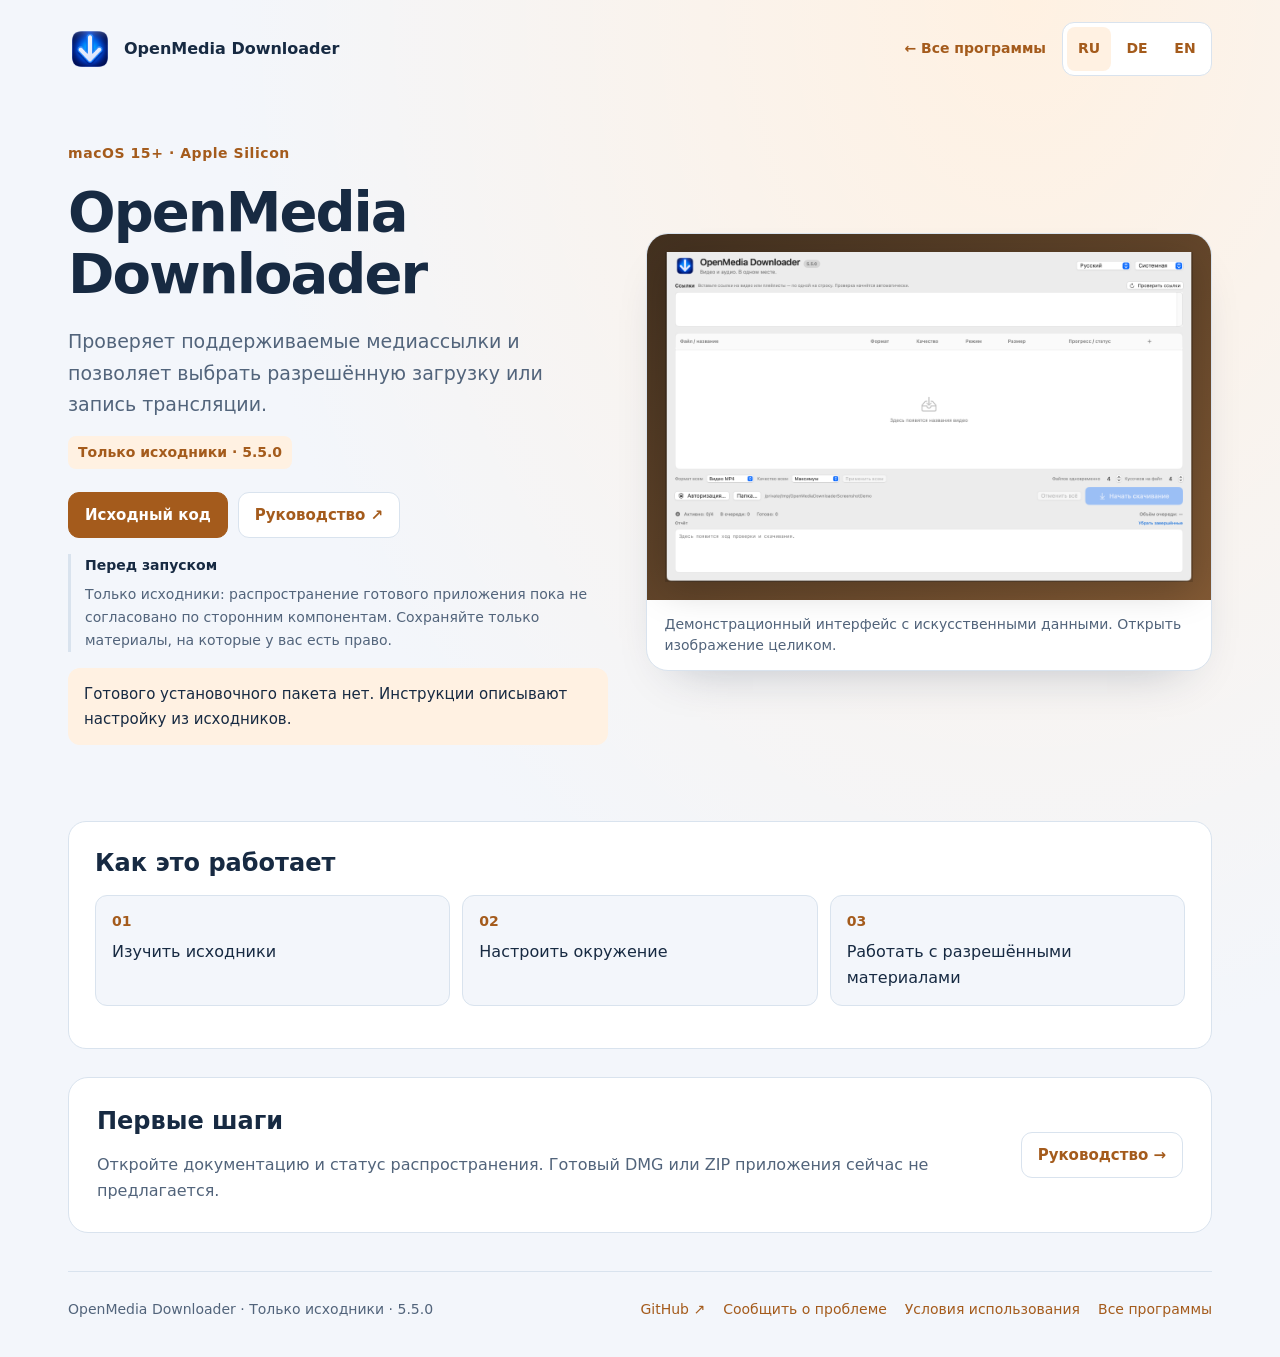
==== index.html @ 6e37dff9 "Polish localized website navigation, screenshots and mobile layouts" ====
<!doctype html>
<html lang="ru"><head><meta charset="utf-8"><meta name="viewport" content="width=device-width,initial-scale=1"><meta name="description" content="Проверяет поддерживаемые медиассылки и позволяет выбрать разрешённую загрузку или запись трансляции."><title>OpenMedia Downloader — Руководство · Только исходники · 5.5.0</title><link rel="icon" href="presentation-icon.png"><link rel="stylesheet" href="presentation.css?v=20261022"></head>
<body style="--accent:#a45b1c;--tint:#fff1e2;--hero:#42301f;--hero-end:#815934"><div class="shell"><header class="top"><a class="brand" href="index-ru.html"><img src="presentation-icon.png" width="44" height="44" alt="">OpenMedia Downloader</a><div class="navigation"><a class="catalog-link" href="https://popovantondev.github.io/popovantondev/index-ru.html">← Все программы</a><nav class="languages" aria-label="Language"><a href="index-ru.html" lang="ru" hreflang="ru" aria-current="page">RU</a><a href="index-de.html" lang="de" hreflang="de">DE</a><a href="index-en.html" lang="en" hreflang="en">EN</a></nav></div></header>
<main id="content"><section class="product-hero"><div class="copy"><p class="eyebrow">macOS 15+ · Apple Silicon</p><h1>OpenMedia Downloader</h1><p class="lead">Проверяет поддерживаемые медиассылки и позволяет выбрать разрешённую загрузку или запись трансляции.</p><span class="status source">Только исходники · 5.5.0</span><div class="actions"><a class="button primary" href="https://github.com/popovantondev/openmedia-downloader">Исходный код</a><a class="button" href="Guide-ru.html">Руководство ↗</a></div><p class="requirements"><strong>Перед запуском</strong>Только исходники: распространение готового приложения пока не согласовано по сторонним компонентам. Сохраняйте только материалы, на которые у вас есть право.</p><p class="notice">Готового установочного пакета нет. Инструкции описывают настройку из исходников. </p></div><figure class="preview"><a href="assets/screenshots/ru/main-window.png"><img src="assets/screenshots/ru/main-window.png" alt="OpenMedia Downloader — Демонстрационный интерфейс с искусственными данными. Открыть изображение целиком." decoding="async"></a><figcaption>Демонстрационный интерфейс с искусственными данными. Открыть изображение целиком.</figcaption></figure></section>
<section class="process" aria-labelledby="process-title"><h2 id="process-title">Как это работает</h2><ol class="flow"><li>Изучить исходники</li><li>Настроить окружение</li><li>Работать с разрешёнными материалами</li></ol></section><section class="start"><div><h2>Первые шаги</h2><p>Откройте документацию и статус распространения. Готовый DMG или ZIP приложения сейчас не предлагается.</p></div><div class="actions"><a class="button" href="Guide-ru.html">Руководство →</a></div></section></main>
<footer><span>OpenMedia Downloader · Только исходники · 5.5.0</span><nav><a href="https://github.com/popovantondev/openmedia-downloader">GitHub ↗</a><a href="https://github.com/popovantondev/openmedia-downloader/issues/new/choose">Сообщить о проблеме</a><a href="https://github.com/popovantondev/openmedia-downloader#readme">Условия использования</a><a href="https://popovantondev.github.io/popovantondev/index-ru.html">Все программы</a></nav></footer></div></body></html>
---- presentation.css ----
:root{color-scheme:light;--bg:#f3f6fb;--panel:#fff;--ink:#172a42;--muted:#52647b;--line:#d9e3ee;--accent:#225fba;--tint:#eaf2ff;--hero:#112d50;--hero-end:#23578d}
*{box-sizing:border-box}html{scroll-behavior:smooth;scroll-padding-top:24px}body{margin:0;background:radial-gradient(ellipse at 80% 0,var(--tint),transparent 55%),var(--bg);color:var(--ink);font:16px/1.65 system-ui,-apple-system,"Segoe UI",sans-serif}a{color:var(--accent);text-underline-offset:4px}a:focus-visible,summary:focus-visible{outline:3px solid var(--accent);outline-offset:4px}img{max-width:100%;height:auto}h1,h2,p{overflow-wrap:anywhere}h1{font-size:clamp(32px,4.5vw,56px);line-height:1.1;letter-spacing:-.035em;margin:12px 0 22px}h2{font-size:24px;line-height:1.3;margin:0 0 14px}p{margin:0 0 16px}.shell{max-width:1200px;margin:auto;padding:0 28px}.top{display:flex;justify-content:space-between;align-items:center;gap:20px;flex-wrap:wrap;padding:22px 0}.brand{display:flex;align-items:center;gap:12px;text-decoration:none;color:var(--ink);font-weight:750}.brand img{width:44px;height:44px;object-fit:contain}.navigation{display:flex;gap:16px;align-items:center;flex-wrap:wrap}.catalog-link{font-size:14px;font-weight:650;text-decoration:none}.languages{display:flex;gap:4px;border:1px solid var(--line);border-radius:12px;padding:4px;background:var(--panel)}.languages a{display:inline-flex;min-width:44px;min-height:44px;align-items:center;justify-content:center;border-radius:8px;text-decoration:none;font-size:14px;font-weight:700}.languages a[aria-current]{background:var(--tint)}.product-hero{display:grid;grid-template-columns:minmax(0,1fr) minmax(0,1.05fr);gap:38px;align-items:center;margin:20px 0 36px}.copy{min-width:0;padding:24px 0}.eyebrow{color:var(--accent);font-size:14px;font-weight:700;letter-spacing:.04em}.lead{font-size:19px;color:var(--muted)}.status{display:inline-block;border-radius:8px;padding:5px 10px;background:var(--tint);font-size:14px;font-weight:700;color:var(--accent)}.actions{display:flex;align-items:center;flex-wrap:wrap;gap:10px;margin:23px 0 16px}.button{display:inline-flex;align-items:center;justify-content:center;min-height:46px;padding:10px 16px;border:1px solid var(--line);border-radius:11px;background:var(--panel);color:var(--accent);font-size:15px;line-height:1.4;font-weight:700;text-decoration:none;max-width:100%;overflow-wrap:anywhere}.button.primary{background:var(--accent);color:#fff;border-color:var(--accent)}.button:hover{filter:brightness(.96)}.requirements{font-size:14px;color:var(--muted);padding-left:14px;border-left:3px solid var(--line)}.requirements strong{display:block;color:var(--ink);margin-bottom:5px}.preview{margin:0;min-width:0;border:1px solid var(--line);border-radius:22px;overflow:hidden;background:var(--panel);box-shadow:0 22px 50px -30px #162b4855}.preview>a{display:grid;place-items:center;padding:18px;background:linear-gradient(145deg,var(--hero),var(--hero-end));min-height:260px}.preview img{display:block;width:auto;max-width:100%;max-height:520px;object-fit:contain;filter:drop-shadow(0 8px 18px #0003)}figcaption{font-size:14px;color:var(--muted);padding:14px 18px;line-height:1.5}.process{border:1px solid var(--line);border-radius:18px;background:var(--panel);padding:26px;margin:26px 0}.flow{list-style:none;display:grid;grid-template-columns:repeat(3,minmax(0,1fr));padding:0;gap:12px;counter-reset:step}.flow li{padding:14px 16px;border:1px solid var(--line);border-radius:12px;background:var(--bg);overflow-wrap:anywhere}.flow li:before{counter-increment:step;content:counter(step,decimal-leading-zero);display:block;font-size:14px;color:var(--accent);font-weight:700;margin-bottom:5px}.start{display:grid;grid-template-columns:minmax(0,1fr) auto;gap:24px;align-items:center;padding:28px;border-radius:20px;background:var(--panel);border:1px solid var(--line);margin:28px 0 38px}.start p{color:var(--muted);margin:0}.start .actions{margin:0}.notice{padding:14px 16px;background:var(--tint);border-radius:12px;font-size:15px;color:var(--ink)}footer{display:flex;gap:16px;flex-wrap:wrap;justify-content:space-between;border-top:1px solid var(--line);padding:26px 0 36px;font-size:14px;color:var(--muted)}footer nav{display:flex;gap:18px;flex-wrap:wrap}footer a{text-decoration:none}main:focus{outline:none}
@media(max-width:900px){.product-hero{gap:24px}.lead{font-size:17px}.shell{padding:0 22px}}
@media(max-width:760px){.product-hero{grid-template-columns:1fr;margin-top:0;gap:14px}.copy{padding:12px 0}.preview>a{min-height:0}.preview img{max-height:450px}.flow{grid-template-columns:1fr}.start{grid-template-columns:1fr;padding:22px}.process{padding:22px}.top{gap:14px}.navigation{width:100%;justify-content:space-between}.shell{padding:0 18px}}
@media(prefers-reduced-motion:reduce){html{scroll-behavior:auto}*,*:before,*:after{animation:none!important;transition:none!important}}
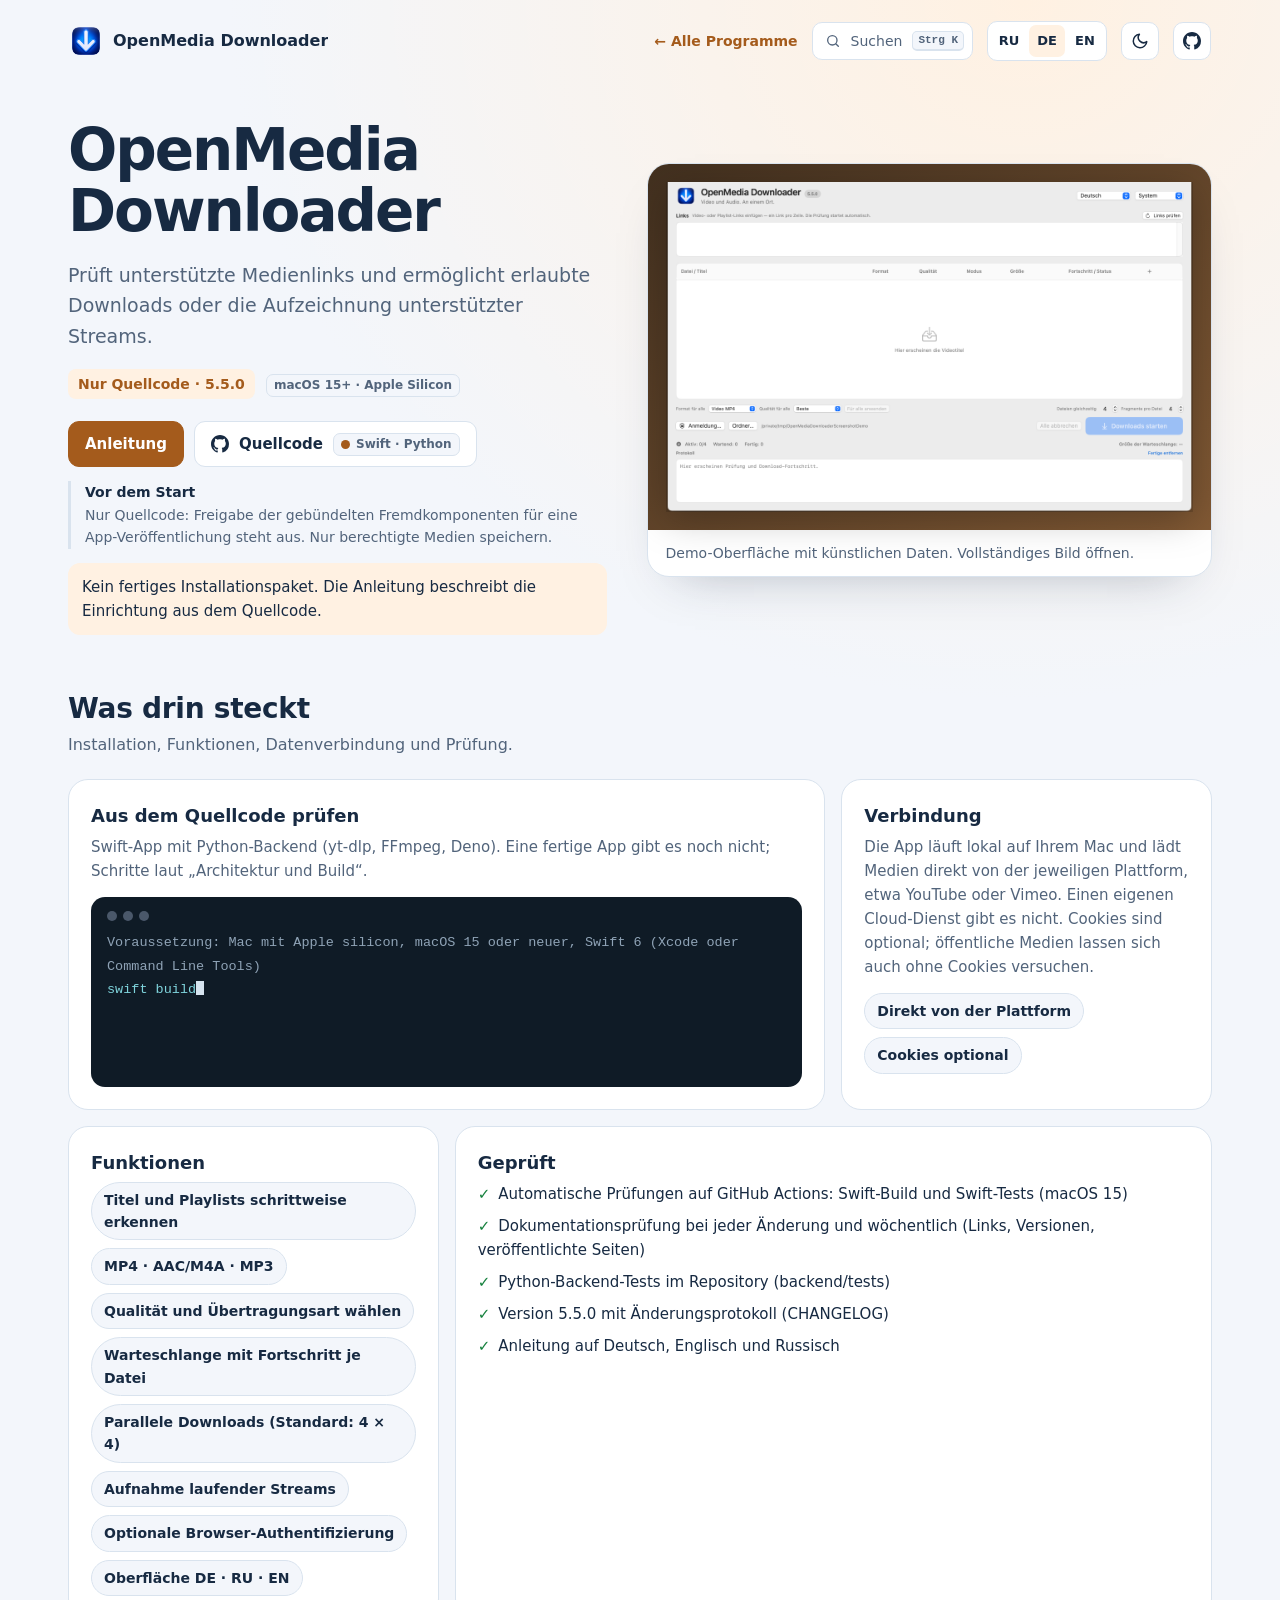
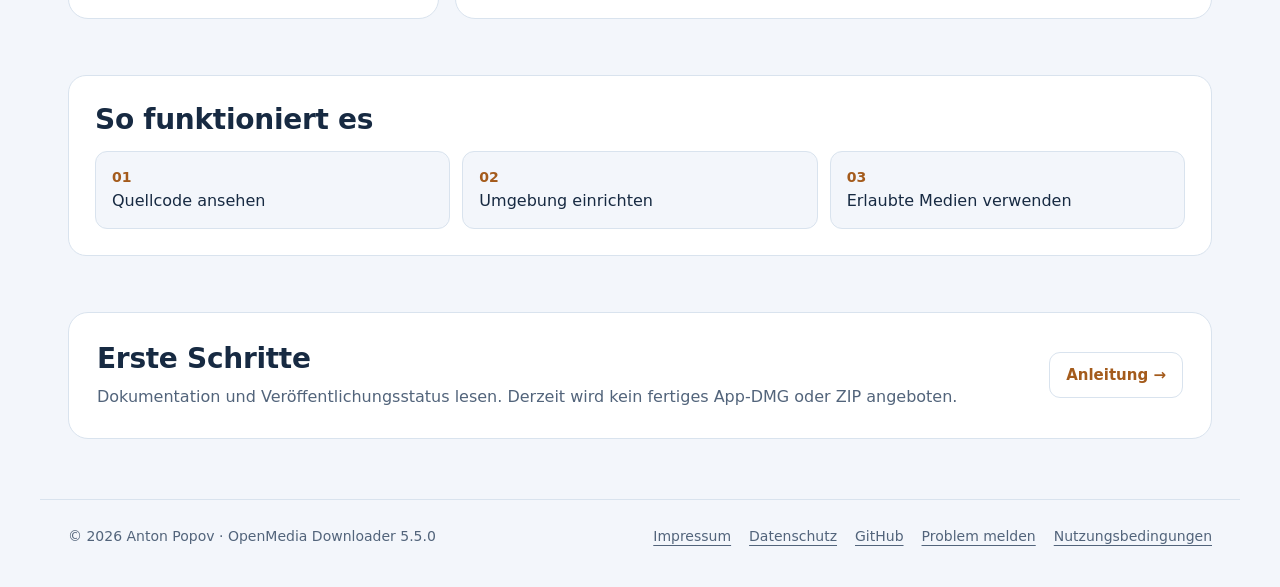
==== commit 998a7fab: "Polish project site and documentation - German root pages (index.html, README.md), English and Russi" ====
--- a/index.html
+++ b/index.html
@@ -1,6 +1,73 @@
 <!doctype html>
-<html lang="ru"><head><meta charset="utf-8"><meta name="viewport" content="width=device-width,initial-scale=1"><meta name="description" content="Проверяет поддерживаемые медиассылки и позволяет выбрать разрешённую загрузку или запись трансляции."><title>OpenMedia Downloader — Руководство · Только исходники · 5.5.0</title><link rel="icon" href="presentation-icon.png"><link rel="stylesheet" href="presentation.css?v=20261022"></head>
-<body style="--accent:#a45b1c;--tint:#fff1e2;--hero:#42301f;--hero-end:#815934"><div class="shell"><header class="top"><a class="brand" href="index-ru.html"><img src="presentation-icon.png" width="44" height="44" alt="">OpenMedia Downloader</a><div class="navigation"><a class="catalog-link" href="https://popovantondev.github.io/popovantondev/index-ru.html">← Все программы</a><nav class="languages" aria-label="Language"><a href="index-ru.html" lang="ru" hreflang="ru" aria-current="page">RU</a><a href="index-de.html" lang="de" hreflang="de">DE</a><a href="index-en.html" lang="en" hreflang="en">EN</a></nav></div></header>
-<main id="content"><section class="product-hero"><div class="copy"><p class="eyebrow">macOS 15+ · Apple Silicon</p><h1>OpenMedia Downloader</h1><p class="lead">Проверяет поддерживаемые медиассылки и позволяет выбрать разрешённую загрузку или запись трансляции.</p><span class="status source">Только исходники · 5.5.0</span><div class="actions"><a class="button primary" href="https://github.com/popovantondev/openmedia-downloader">Исходный код</a><a class="button" href="Guide-ru.html">Руководство ↗</a></div><p class="requirements"><strong>Перед запуском</strong>Только исходники: распространение готового приложения пока не согласовано по сторонним компонентам. Сохраняйте только материалы, на которые у вас есть право.</p><p class="notice">Готового установочного пакета нет. Инструкции описывают настройку из исходников. </p></div><figure class="preview"><a href="assets/screenshots/ru/main-window.png"><img src="assets/screenshots/ru/main-window.png" alt="OpenMedia Downloader — Демонстрационный интерфейс с искусственными данными. Открыть изображение целиком." decoding="async"></a><figcaption>Демонстрационный интерфейс с искусственными данными. Открыть изображение целиком.</figcaption></figure></section>
-<section class="process" aria-labelledby="process-title"><h2 id="process-title">Как это работает</h2><ol class="flow"><li>Изучить исходники</li><li>Настроить окружение</li><li>Работать с разрешёнными материалами</li></ol></section><section class="start"><div><h2>Первые шаги</h2><p>Откройте документацию и статус распространения. Готовый DMG или ZIP приложения сейчас не предлагается.</p></div><div class="actions"><a class="button" href="Guide-ru.html">Руководство →</a></div></section></main>
-<footer><span>OpenMedia Downloader · Только исходники · 5.5.0</span><nav><a href="https://github.com/popovantondev/openmedia-downloader">GitHub ↗</a><a href="https://github.com/popovantondev/openmedia-downloader/issues/new/choose">Сообщить о проблеме</a><a href="https://github.com/popovantondev/openmedia-downloader#readme">Условия использования</a><a href="https://popovantondev.github.io/popovantondev/index-ru.html">Все программы</a></nav></footer></div></body></html>+<html lang="de">
+<head>
+<meta charset="utf-8">
+<meta name="viewport" content="width=device-width,initial-scale=1">
+<meta name="color-scheme" content="light dark">
+<meta name="description" content="Prüft unterstützte Medienlinks und ermöglicht erlaubte Downloads oder die Aufzeichnung unterstützter Streams.">
+<title>OpenMedia Downloader — Anleitung · Nur Quellcode · 5.5.0</title>
+<link rel="icon" href="presentation-icon.png">
+<script src="assets/kit/kit-theme.js"></script><link rel="stylesheet" href="assets/kit/kit.css?v=2026.11.05-1"><script src="assets/kit/programs.js?v=2026.11.05-1" defer></script><script src="assets/kit/kit.js?v=2026.11.05-1" defer></script>
+<link rel="stylesheet" href="presentation.css?v=2026.11.05-1">
+</head>
+<body class="ppk-page">
+<a class="ppk-skip" href="#main">Zum Inhalt</a>
+<div class="ppk-nav-wrap" id="ppk-nav-wrap">
+  <nav class="ppk-nav" aria-label="Hauptnavigation">
+    <a class="ppk-brand" href="index.html"><img src="presentation-icon.png" alt="" width="34" height="34"><span>OpenMedia Downloader</span></a>
+    <span class="ppk-spacer"></span>
+    <a class="ppk-back" href="https://popovantondev.github.io/popovantondev/index.html">← Alle Programme</a>
+    <button class="ppk-search-btn" type="button" data-ppk-open-search aria-label="Programme durchsuchen"><span>Suchen</span><kbd>Strg K</kbd></button>
+    <div class="ppk-langs"><a href="index-ru.html" lang="ru" hreflang="ru">RU</a><a href="index.html" lang="de" hreflang="de" aria-current="page">DE</a><a href="index-en.html" lang="en" hreflang="en">EN</a></div>
+    <button class="ppk-icon-btn ppk-theme-btn" type="button" data-ppk-theme aria-label="Farbschema wechseln"></button>
+    <a class="ppk-icon-btn ppk-gh-btn" href="https://github.com/popovantondev/openmedia-downloader" aria-label="GitHub"></a>
+  </nav>
+</div>
+<main class="ppk-shell" id="main">
+<div class="ppk-hero">
+<div>
+
+<h1>OpenMedia Downloader</h1>
+<p class="ppk-lead">Prüft unterstützte Medienlinks und ermöglicht erlaubte Downloads oder die Aufzeichnung unterstützter Streams.</p>
+<span class="ppk-status">Nur Quellcode · 5.5.0</span> <span class="ppk-chip ppk-meta-chip">macOS 15+ · Apple Silicon</span>
+<div class="ppk-actions">
+<a class="ppk-btn ppk-btn-primary" href="Guide-de.html">Anleitung</a>
+<a class="ppk-btn ppk-btn-gh" href="https://github.com/popovantondev/openmedia-downloader">Quellcode <span class="ppk-chip"><i class="ppk-dot"></i>Swift · Python</span></a>
+
+</div>
+<p class="ppk-requirements"><strong>Vor dem Start</strong>Nur Quellcode: Freigabe der gebündelten Fremdkomponenten für eine App-Veröffentlichung steht aus. Nur berechtigte Medien speichern.</p>
+<p class="ppk-notice">Kein fertiges Installationspaket. Die Anleitung beschreibt die Einrichtung aus dem Quellcode.</p>
+</div>
+<figure class="ppk-preview">
+<div class="ppk-stage"><a href="assets/screenshots/de/main-window.png"><img src="assets/screenshots/de/main-window.png" alt="OpenMedia Downloader — Demo-Oberfläche mit künstlichen Daten. Vollständiges Bild öffnen." decoding="async"></a></div>
+<figcaption>Demo-Oberfläche mit künstlichen Daten. Vollständiges Bild öffnen.</figcaption>
+</figure>
+</div>
+
+<section class="ppk-bento-section ppk-section ppk-reveal">
+<h2>Was drin steckt</h2>
+<p class="ppk-sub">Installation, Funktionen, Datenverbindung und Prüfung.</p>
+<div class="ppk-bento">
+<div class="ppk-tile ppk-wide"><h3>Aus dem Quellcode prüfen</h3><p>Swift-App mit Python-Backend (yt-dlp, FFmpeg, Deno). Eine fertige App gibt es noch nicht; Schritte laut „Architektur und Build“.</p><div class="ppk-term" role="group" aria-label="Aus dem Quellcode prüfen"><div class="ppk-term-bar"><i></i><i></i><i></i></div><div class="ppk-term-out"><div class="ppk-dim">Voraussetzung: Mac mit Apple silicon, macOS 15 oder neuer, Swift 6 (Xcode oder Command Line Tools)</div><div class="ppk-ps">swift build</div><div class="ppk-ps">swift test</div><div class="ppk-dim">Das baut und testet nur die Swift-Komponenten – keine vollständige App, keine echten Downloads</div></div></div></div>
+<div class="ppk-tile"><h3>Verbindung</h3><p>Die App läuft lokal auf Ihrem Mac und lädt Medien direkt von der jeweiligen Plattform, etwa YouTube oder Vimeo. Einen eigenen Cloud-Dienst gibt es nicht. Cookies sind optional; öffentliche Medien lassen sich auch ohne Cookies versuchen.</p><div class="ppk-chips"><span>Direkt von der Plattform</span><span>Cookies optional</span></div></div>
+<div class="ppk-tile"><h3>Funktionen</h3><div class="ppk-chips"><span>Titel und Playlists schrittweise erkennen</span><span>MP4 · AAC/M4A · MP3</span><span>Qualität und Übertragungsart wählen</span><span>Warteschlange mit Fortschritt je Datei</span><span>Parallele Downloads (Standard: 4 × 4)</span><span>Aufnahme laufender Streams</span><span>Optionale Browser-Authentifizierung</span><span>Oberfläche DE · RU · EN</span></div></div>
+<div class="ppk-tile ppk-wide"><h3>Geprüft</h3><ul class="ppk-checks"><li>Automatische Prüfungen auf GitHub Actions: Swift-Build und Swift-Tests (macOS 15)</li><li>Dokumentationsprüfung bei jeder Änderung und wöchentlich (Links, Versionen, veröffentlichte Seiten)</li><li>Python-Backend-Tests im Repository (backend/tests)</li><li>Version 5.5.0 mit Änderungsprotokoll (CHANGELOG)</li><li>Anleitung auf Deutsch, Englisch und Russisch</li></ul></div>
+</div>
+</section>
+
+<section class="ppk-section ppk-process ppk-reveal" aria-labelledby="process-title">
+<h2 id="process-title">So funktioniert es</h2>
+<ol class="ppk-flow"><li>Quellcode ansehen</li><li>Umgebung einrichten</li><li>Erlaubte Medien verwenden</li></ol>
+</section>
+
+<section class="ppk-section ppk-start ppk-reveal">
+<div><h2>Erste Schritte</h2><p>Dokumentation und Veröffentlichungsstatus lesen. Derzeit wird kein fertiges App-DMG oder ZIP angeboten.</p></div>
+<div class="ppk-actions"><a class="ppk-btn" href="Guide-de.html">Anleitung →</a></div>
+</section>
+</main>
+<footer class="ppk-footer">
+  <span>© 2026 Anton Popov · OpenMedia Downloader 5.5.0</span>
+  <nav aria-label="Rechtliches"><a href="https://popovantondev.github.io/popovantondev/impressum.html">Impressum</a><a href="https://popovantondev.github.io/popovantondev/datenschutz.html">Datenschutz</a><a href="https://github.com/popovantondev/openmedia-downloader">GitHub</a><a href="https://github.com/popovantondev/openmedia-downloader/issues/new/choose">Problem melden</a><a href="https://github.com/popovantondev/openmedia-downloader/blob/main/LICENSE">Nutzungsbedingungen</a></nav>
+</footer>
+</body>
+</html>
--- a/assets/kit/kit.css
+++ b/assets/kit/kit.css
@@ -0,0 +1,244 @@
+/* popovantondev shared kit: tokens, header, search palette, components, footer.
+   Everything is prefixed ppk-. Pages set their accent in their own CSS (see demo.html).
+   Kit tokens have zero specificity (:where), so any page rule overrides them regardless of load order. */
+
+/* ---------- tokens ---------- */
+:where(:root){color-scheme:light;
+  --ppk-bg:#f3f6fb;--ppk-panel:#ffffff;--ppk-ink:#172a42;--ppk-muted:#52647b;--ppk-line:#d9e3ee;
+  --ppk-accent:#0f6f7c;--ppk-accent-ink:#ffffff;--ppk-tint:#e2f2f3;--ppk-hero:#0c3a45;--ppk-hero-end:#1b6b78;
+  --ppk-glass:rgba(255,255,255,.76);--ppk-term:#0f1b26;--ppk-term-ink:#d6e4ef;--ppk-term-ps:#7fd4dc;--ppk-term-ok:#6ee787;--ppk-term-dim:#8fa3b6;
+  --ppk-ok:#15803d;--ppk-ok-bg:#dcfce7;--ppk-ok-fg:#166534;--ppk-warn-bg:#fef3c7;--ppk-warn-fg:#92400e;
+  --ppk-focus:#1a5fd0;--ppk-shadow:0 22px 50px -30px rgba(22,43,72,.35);
+  --ppk-radius-s:8px;--ppk-radius-m:12px;--ppk-radius-l:20px;--ppk-radius-pill:999px;
+  --ppk-font:system-ui,-apple-system,"Segoe UI",sans-serif;--ppk-mono:ui-monospace,"Cascadia Code",Consolas,monospace;--ppk-shell:1200px}
+:where([data-theme="dark"]){color-scheme:dark;
+  --ppk-bg:#0c131b;--ppk-panel:#131d28;--ppk-ink:#e5edf5;--ppk-muted:#9badbf;--ppk-line:#233142;
+  --ppk-accent:#3cc1cc;--ppk-accent-ink:#03262b;--ppk-tint:#11343a;--ppk-hero:#082a32;--ppk-hero-end:#145a65;
+  --ppk-glass:rgba(19,29,40,.76);--ppk-term:#070d13;--ppk-term-ink:#d6e4ef;--ppk-term-ps:#7fd4dc;--ppk-term-ok:#6ee787;--ppk-term-dim:#8fa3b6;
+  --ppk-ok:#4ade80;--ppk-ok-bg:#14532d;--ppk-ok-fg:#bbf7d0;--ppk-warn-bg:#78350f;--ppk-warn-fg:#fde68a;
+  --ppk-focus:#7ab8ff;--ppk-shadow:0 22px 50px -30px rgba(0,0,0,.7)}
+@media (prefers-color-scheme:dark){:where(:root:not([data-theme])){color-scheme:dark;
+  --ppk-bg:#0c131b;--ppk-panel:#131d28;--ppk-ink:#e5edf5;--ppk-muted:#9badbf;--ppk-line:#233142;
+  --ppk-accent:#3cc1cc;--ppk-accent-ink:#03262b;--ppk-tint:#11343a;--ppk-hero:#082a32;--ppk-hero-end:#145a65;
+  --ppk-glass:rgba(19,29,40,.76);--ppk-term:#070d13;--ppk-term-ink:#d6e4ef;--ppk-term-ps:#7fd4dc;--ppk-term-ok:#6ee787;--ppk-term-dim:#8fa3b6;
+  --ppk-ok:#4ade80;--ppk-ok-bg:#14532d;--ppk-ok-fg:#bbf7d0;--ppk-warn-bg:#78350f;--ppk-warn-fg:#fde68a;
+  --ppk-focus:#7ab8ff;--ppk-shadow:0 22px 50px -30px rgba(0,0,0,.7)}}
+
+/* ---------- base (only inside pages that opt in with class ppk-page on body) ---------- */
+.ppk-page{margin:0;background:radial-gradient(ellipse at 80% 0,var(--ppk-tint),transparent 55%),var(--ppk-bg);background-attachment:fixed;color:var(--ppk-ink);font:16px/1.6 var(--ppk-font);transition:background-color .3s,color .3s}
+.ppk-page *,.ppk-page *::before,.ppk-page *::after{box-sizing:border-box}
+:where(.ppk-page a){color:var(--ppk-accent);text-underline-offset:4px}
+:where(.ppk-page img){max-width:100%;height:auto}
+:where(.ppk-page button){font:inherit;color:inherit}
+.ppk-page :focus-visible,.ppk-overlay :focus-visible,.ppk-nav-wrap :focus-visible,.ppk-footer :focus-visible{outline:3px solid var(--ppk-focus);outline-offset:3px}
+:where(.ppk-page h1),.ppk-title{font-size:clamp(34px,4.6vw,58px);line-height:1.05;letter-spacing:-.035em;margin:14px 0 18px}
+:where(.ppk-page h2),.ppk-h2{font-size:clamp(22px,2.4vw,28px);line-height:1.25;letter-spacing:-.01em;margin:0 0 6px}
+.ppk-page [hidden],.ppk-overlay[hidden]{display:none!important}
+.ppk-shell{max-width:var(--ppk-shell);margin:0 auto;padding:0 28px}
+.ppk-section{margin:56px 0;position:relative}
+.ppk-sub{color:var(--ppk-muted);margin:0 0 22px}
+.ppk-sr-only{position:absolute!important;width:1px;height:1px;margin:-1px;padding:0;overflow:hidden;clip:rect(0 0 0 0);white-space:nowrap;border:0}
+.ppk-skip{position:absolute;left:12px;top:-60px;z-index:200;background:var(--ppk-panel);color:var(--ppk-ink);border:2px solid var(--ppk-focus);border-radius:var(--ppk-radius-m);padding:8px 14px;font-weight:700;text-decoration:none}
+.ppk-skip:focus{top:12px}
+html.ppk-lock{overflow:hidden}
+
+/* ---------- icons (CSS masks, work without JS and without inline SVG) ---------- */
+.ppk-search-btn::before,.ppk-gh-btn::before,.ppk-theme-btn::before,.ppk-btn-gh::before{content:"";flex:none;background:currentColor;-webkit-mask:var(--ppk-ico) center/contain no-repeat;mask:var(--ppk-ico) center/contain no-repeat}
+.ppk-search-btn::before{--ppk-ico:url("data:image/svg+xml,%3Csvg xmlns='http://www.w3.org/2000/svg' viewBox='0 0 24 24' fill='none' stroke='black' stroke-width='2' stroke-linecap='round'%3E%3Ccircle cx='11' cy='11' r='7'/%3E%3Cpath d='m20 20-3.5-3.5'/%3E%3C/svg%3E");width:16px;height:16px}
+.ppk-gh-btn::before,.ppk-btn-gh::before{--ppk-ico:url("data:image/svg+xml,%3Csvg xmlns='http://www.w3.org/2000/svg' viewBox='0 0 16 16'%3E%3Cpath d='M8 0C3.58 0 0 3.58 0 8c0 3.54 2.29 6.53 5.47 7.59.4.07.55-.17.55-.38 0-.19-.01-.82-.01-1.49-2.01.37-2.53-.49-2.69-.94-.09-.23-.48-.94-.82-1.13-.28-.15-.68-.52-.01-.53.63-.01 1.08.58 1.23.82.72 1.21 1.87.87 2.33.66.07-.52.28-.87.51-1.07-1.78-.2-3.64-.89-3.64-3.95 0-.87.31-1.59.82-2.15-.08-.2-.36-1.02.08-2.12 0 0 .67-.21 2.2.82.64-.18 1.32-.27 2-.27.68 0 1.36.09 2 .27 1.53-1.04 2.2-.82 2.2-.82.44 1.1.16 1.92.08 2.12.51.56.82 1.27.82 2.15 0 3.07-1.87 3.75-3.65 3.95.29.25.54.73.54 1.48 0 1.07-.01 1.93-.01 2.2 0 .21.15.46.55.38A8.013 8.013 0 0 0 16 8c0-4.42-3.58-8-8-8z'/%3E%3C/svg%3E");width:18px;height:18px}
+.ppk-theme-btn::before{--ppk-ico:url("data:image/svg+xml,%3Csvg xmlns='http://www.w3.org/2000/svg' viewBox='0 0 24 24' fill='none' stroke='black' stroke-width='2' stroke-linecap='round' stroke-linejoin='round'%3E%3Cpath d='M21 12.8A9 9 0 1 1 11.2 3a7 7 0 0 0 9.8 9.8z'/%3E%3C/svg%3E");width:18px;height:18px}
+:root[data-theme="dark"] .ppk-theme-btn::before{--ppk-ico:url("data:image/svg+xml,%3Csvg xmlns='http://www.w3.org/2000/svg' viewBox='0 0 24 24' fill='none' stroke='black' stroke-width='2' stroke-linecap='round'%3E%3Ccircle cx='12' cy='12' r='4.5'/%3E%3Cpath d='M12 2v2M12 20v2M4.9 4.9l1.4 1.4M17.7 17.7l1.4 1.4M2 12h2M20 12h2M4.9 19.1l1.4-1.4M17.7 6.3l1.4-1.4'/%3E%3C/svg%3E")}
+@media (prefers-color-scheme:dark){:root:not([data-theme]) .ppk-theme-btn::before{--ppk-ico:url("data:image/svg+xml,%3Csvg xmlns='http://www.w3.org/2000/svg' viewBox='0 0 24 24' fill='none' stroke='black' stroke-width='2' stroke-linecap='round'%3E%3Ccircle cx='12' cy='12' r='4.5'/%3E%3Cpath d='M12 2v2M12 20v2M4.9 4.9l1.4 1.4M17.7 17.7l1.4 1.4M2 12h2M20 12h2M4.9 19.1l1.4-1.4M17.7 6.3l1.4-1.4'/%3E%3C/svg%3E")}}
+.ppk-search-btn:has(svg)::before,.ppk-icon-btn:has(svg)::before,.ppk-btn-gh:has(svg)::before{display:none}
+
+/* ---------- header: static markup, JS only improves it ---------- */
+.ppk-nav-wrap{position:sticky;top:0;z-index:40;padding:10px 0 0;transition:padding .3s}
+.ppk-nav-wrap.ppk-floating{padding-inline:8px}
+.ppk-nav{max-width:var(--ppk-shell);margin:0 auto;display:flex;align-items:center;gap:14px;padding:10px 28px;border:1px solid transparent;border-radius:0;font:14px/1.3 var(--ppk-font);color:var(--ppk-ink);transition:max-width .35s cubic-bezier(.2,.8,.2,1),padding .35s cubic-bezier(.2,.8,.2,1),border-radius .35s,background-color .35s,box-shadow .35s}
+.ppk-nav *,.ppk-nav *::before,.ppk-nav *::after{box-sizing:border-box}
+.ppk-floating .ppk-nav{max-width:980px;padding:8px 10px 8px 16px;border-color:var(--ppk-line);border-radius:var(--ppk-radius-pill);background:var(--ppk-glass);-webkit-backdrop-filter:blur(14px) saturate(1.4);backdrop-filter:blur(14px) saturate(1.4);box-shadow:0 10px 30px -18px rgba(0,0,0,.35)}
+.ppk-brand{display:flex;align-items:center;gap:10px;min-width:0;font-size:16px;font-weight:750;color:var(--ppk-ink);text-decoration:none;white-space:nowrap}
+.ppk-brand img{width:34px;height:34px;flex:none;border-radius:9px}
+.ppk-brand span{overflow:hidden;text-overflow:ellipsis}
+.ppk-spacer{flex:1}
+.ppk-back{display:inline-flex;align-items:center;min-height:38px;font-size:14px;font-weight:650;color:var(--ppk-accent);text-decoration:none;white-space:nowrap}
+.ppk-back:hover{text-decoration:underline;text-underline-offset:4px}
+.ppk-search-btn{display:none;align-items:center;gap:10px;min-height:38px;padding:6px 8px 6px 12px;border:1px solid var(--ppk-line);border-radius:10px;background:var(--ppk-panel);color:var(--ppk-muted);font:inherit;font-size:14px;cursor:pointer;transition:border-color .2s}
+.ppk-search-btn:hover{border-color:var(--ppk-accent)}
+html.ppk-js .ppk-search-btn{display:flex}
+.ppk-search-btn kbd,.ppk-kbd{font:600 11px/1 var(--ppk-mono);border:1px solid var(--ppk-line);border-bottom-width:2px;border-radius:5px;padding:3px 5px;color:var(--ppk-muted);background:var(--ppk-bg)}
+.ppk-langs{display:flex;gap:2px;padding:3px;border:1px solid var(--ppk-line);border-radius:10px;background:var(--ppk-panel)}
+.ppk-langs a{display:grid;place-items:center;min-width:36px;min-height:32px;border-radius:7px;color:var(--ppk-ink);font-size:13px;font-weight:700;text-decoration:none}
+.ppk-langs a:hover{background:var(--ppk-bg)}
+.ppk-langs a[aria-current]{background:var(--ppk-tint);color:var(--ppk-ink)}
+.ppk-icon-btn{display:grid;place-items:center;width:38px;height:38px;padding:0;border:1px solid var(--ppk-line);border-radius:10px;background:var(--ppk-panel);color:var(--ppk-ink);text-decoration:none;cursor:pointer;transition:border-color .2s}
+.ppk-icon-btn:hover{border-color:var(--ppk-accent)}
+.ppk-icon-btn svg{width:18px;height:18px}
+html:not(.ppk-js) .ppk-theme-btn{display:none}
+
+/* ---------- hero parts ---------- */
+.ppk-hero{display:grid;grid-template-columns:minmax(0,1fr) minmax(0,1.05fr);gap:40px;align-items:center;margin:34px 0 10px}
+.ppk-hero>*{min-width:0}
+.ppk-pill{display:inline-flex;align-items:center;gap:8px;max-width:100%;padding:4px 12px 4px 4px;border:1px solid var(--ppk-line);border-radius:var(--ppk-radius-pill);background:var(--ppk-panel);color:var(--ppk-ink);font-size:13px;text-decoration:none;transition:border-color .2s,transform .2s}
+.ppk-pill:hover{border-color:var(--ppk-accent);transform:translateY(-1px)}
+.ppk-pill .ppk-new{flex:none;background:var(--ppk-accent);color:var(--ppk-accent-ink);border-radius:var(--ppk-radius-pill);padding:2px 8px;font-weight:800;font-size:11px;letter-spacing:.04em}
+.ppk-pill .ppk-more{color:var(--ppk-accent);font-weight:650;white-space:nowrap}
+.ppk-lead{margin:0 0 18px;color:var(--ppk-muted);font-size:19px}
+.ppk-status{display:inline-block;padding:4px 10px;border-radius:var(--ppk-radius-s);background:var(--ppk-tint);color:var(--ppk-accent);font-size:14px;font-weight:700}
+.ppk-actions{display:flex;flex-wrap:wrap;align-items:center;gap:10px;margin:22px 0 14px}
+.ppk-btn{display:inline-flex;align-items:center;gap:10px;min-height:46px;padding:10px 16px;border:1px solid var(--ppk-line);border-radius:11px;background:var(--ppk-panel);color:var(--ppk-accent);font-size:15px;font-weight:700;text-decoration:none;cursor:pointer;transition:transform .15s,box-shadow .2s,border-color .2s}
+.ppk-btn:hover{transform:translateY(-1px);box-shadow:0 8px 20px -12px rgba(0,0,0,.35);border-color:var(--ppk-accent)}
+.ppk-btn-primary{background:var(--ppk-accent);border-color:var(--ppk-accent);color:var(--ppk-accent-ink)}
+.ppk-btn-gh{color:var(--ppk-ink)}
+.ppk-chip{display:inline-flex;align-items:center;gap:6px;padding:1px 7px;border:1px solid var(--ppk-line);border-radius:7px;background:var(--ppk-bg);color:var(--ppk-muted);font-size:12px;font-weight:600}
+.ppk-dot{display:inline-block;width:9px;height:9px;border-radius:50%;background:var(--ppk-accent)}
+.ppk-requirements{margin:0;padding-left:14px;border-left:3px solid var(--ppk-line);color:var(--ppk-muted);font-size:14px}
+.ppk-requirements strong{display:block;color:var(--ppk-ink)}
+.ppk-preview{position:relative;margin:0;overflow:hidden;border:1px solid var(--ppk-line);border-radius:22px;background:var(--ppk-panel);box-shadow:var(--ppk-shadow)}
+.ppk-stage{display:grid;place-items:center;padding:18px;background:linear-gradient(145deg,var(--ppk-hero),var(--ppk-hero-end))}
+.ppk-stage img{display:block;width:auto;max-height:470px;filter:drop-shadow(0 8px 18px rgba(0,0,0,.25))}
+.ppk-preview figcaption{padding:12px 18px;color:var(--ppk-muted);font-size:14px}
+
+/* ---------- bento ---------- */
+.ppk-bento{display:grid;grid-template-columns:repeat(3,minmax(0,1fr));gap:16px}
+.ppk-tile{position:relative;min-width:0;overflow:hidden;padding:22px;border:1px solid var(--ppk-line);border-radius:var(--ppk-radius-l);background:var(--ppk-panel)}
+.ppk-tile h3{margin:0 0 4px;font-size:18px}
+.ppk-tile p{margin:0 0 14px;color:var(--ppk-muted);font-size:15px}
+.ppk-wide{grid-column:span 2}
+.ppk-term{min-height:178px;overflow:hidden;padding:14px 16px;border-radius:14px;background:var(--ppk-term);color:var(--ppk-term-ink);font:13.5px/1.75 var(--ppk-mono)}
+.ppk-term-bar{display:flex;gap:6px;margin-bottom:10px}
+.ppk-term-bar i{width:10px;height:10px;border-radius:50%;background:#4a586a}
+.ppk-term-out>div{overflow-wrap:anywhere}
+.ppk-term .ppk-ps{color:var(--ppk-term-ps)}
+.ppk-term .ppk-ok{color:var(--ppk-term-ok)}
+.ppk-term .ppk-dim{color:var(--ppk-term-dim)}
+.ppk-cursor{display:inline-block;width:8px;height:1.05em;background:var(--ppk-term-ink);vertical-align:-2px;animation:ppk-blink 1s steps(1) infinite}
+@keyframes ppk-blink{50%{opacity:0}}
+.ppk-chips{display:flex;flex-wrap:wrap;gap:8px}
+.ppk-chips span{padding:6px 12px;border:1px solid var(--ppk-line);border-radius:var(--ppk-radius-pill);background:var(--ppk-bg);font-size:14px;font-weight:600;transition:transform .2s,border-color .2s}
+.ppk-chips span:hover{transform:translateY(-2px);border-color:var(--ppk-accent)}
+.ppk-live{display:inline-flex;align-items:center;gap:8px;color:var(--ppk-ok);font-size:15px;font-weight:700}
+.ppk-live::before{content:"";width:10px;height:10px;border-radius:50%;background:var(--ppk-ok);box-shadow:0 0 0 0 rgba(22,163,74,.55);animation:ppk-pulse 2s infinite}
+@keyframes ppk-pulse{70%{box-shadow:0 0 0 10px rgba(22,163,74,0)}100%{box-shadow:0 0 0 0 rgba(22,163,74,0)}}
+.ppk-checks{display:grid;gap:8px;margin:0;padding:0;list-style:none;font-size:15px}
+.ppk-checks li::before{content:"\2713";margin-right:8px;color:var(--ppk-ok);font-weight:800}
+
+/* ---------- steps ---------- */
+.ppk-process{padding:26px;border:1px solid var(--ppk-line);border-radius:18px;background:var(--ppk-panel)}
+.ppk-flow{display:grid;grid-template-columns:repeat(3,minmax(0,1fr));gap:12px;margin:14px 0 0;padding:0;list-style:none;counter-reset:ppk-step}
+.ppk-flow li{padding:14px 16px;border:1px solid var(--ppk-line);border-radius:var(--ppk-radius-m);background:var(--ppk-bg)}
+.ppk-flow li::before{counter-increment:ppk-step;content:counter(ppk-step,decimal-leading-zero);display:block;color:var(--ppk-accent);font-size:14px;font-weight:700}
+
+/* ---------- tabs and program cards ---------- */
+.ppk-tabs{display:inline-flex;flex-wrap:wrap;gap:4px;padding:4px;border:1px solid var(--ppk-line);border-radius:14px;background:var(--ppk-panel)}
+.ppk-tabs button{padding:8px 14px;min-height:38px;border:0;border-radius:10px;background:transparent;color:var(--ppk-muted);font-size:14px;font-weight:650;cursor:pointer;transition:background-color .2s,color .2s}
+.ppk-tabs button:hover{color:var(--ppk-ink)}
+.ppk-tabs button[aria-selected="true"]{background:var(--ppk-accent);color:var(--ppk-accent-ink)}
+.ppk-app-grid{display:grid;grid-template-columns:repeat(auto-fill,minmax(230px,1fr));gap:12px;margin-top:16px}
+.ppk-app-card{display:flex;align-items:flex-start;gap:12px;padding:14px;border:1px solid var(--ppk-line);border-radius:14px;background:var(--ppk-panel);color:var(--ppk-ink);text-decoration:none;animation:ppk-fade .35s ease both;transition:border-color .2s,transform .2s}
+.ppk-app-card:hover{border-color:var(--ppk-accent);transform:translateY(-2px)}
+.ppk-app-card img{flex:none;width:36px;height:36px;border-radius:9px}
+.ppk-app-card b{display:block;font-size:15px}
+.ppk-app-card small{display:block;color:var(--ppk-muted);font-size:13px;line-height:1.4}
+@keyframes ppk-fade{from{opacity:0;transform:translateY(6px)}}
+
+/* ---------- demo frame ---------- */
+.ppk-demo{overflow:hidden;border:1px solid var(--ppk-line);border-radius:var(--ppk-radius-l);background:var(--ppk-panel);box-shadow:var(--ppk-shadow)}
+.ppk-demo-head{display:flex;flex-wrap:wrap;align-items:center;gap:10px;padding:12px 16px;border-bottom:1px solid var(--ppk-line);font-weight:700}
+.ppk-demo-label{margin-left:auto;padding:3px 10px;border-radius:var(--ppk-radius-pill);background:var(--ppk-warn-bg);color:var(--ppk-warn-fg);font-size:13px;font-weight:700}
+.ppk-demo-body{display:grid;grid-template-columns:220px minmax(0,1fr);min-height:250px}
+.ppk-demo-side{display:grid;align-content:start;gap:10px;padding:16px;border-right:1px solid var(--ppk-line);font-size:14px}
+.ppk-field{padding:8px 10px;border:1px solid var(--ppk-line);border-radius:10px;background:var(--ppk-bg)}
+.ppk-field small{display:block;color:var(--ppk-muted)}
+.ppk-demo-main{min-width:0;padding:16px}
+.ppk-rows{display:grid;gap:6px;margin:0 0 12px;padding:0;list-style:none}
+.ppk-rows li{display:grid;grid-template-columns:minmax(0,1fr) auto;gap:10px;align-items:center;padding:8px 12px;border:1px solid var(--ppk-line);border-radius:10px;font-size:14px;animation:ppk-fade .3s ease both}
+.ppk-rows li>:first-child{overflow-wrap:anywhere}
+.ppk-badge{padding:2px 8px;border-radius:6px;background:var(--ppk-tint);color:var(--ppk-ink);font-size:12px;font-weight:700}
+.ppk-badge-ok{background:var(--ppk-ok-bg);color:var(--ppk-ok-fg)}
+.ppk-badge-warn{background:var(--ppk-warn-bg);color:var(--ppk-warn-fg)}
+.ppk-progress{height:8px;margin:10px 0;overflow:hidden;border:1px solid var(--ppk-line);border-radius:99px;background:var(--ppk-bg)}
+.ppk-progress i{display:block;width:0;height:100%;background:var(--ppk-accent);transition:width .25s linear}
+.ppk-demo-empty{padding:24px 0;color:var(--ppk-muted);font-size:14px}
+.ppk-demo-done{color:var(--ppk-ok);font-weight:700}
+
+/* ---------- search palette (built by kit.js) ---------- */
+.ppk-overlay{position:fixed;inset:0;z-index:100;display:grid;place-items:start center;padding:12vh 16px 16px;background:rgba(8,15,24,.55);-webkit-backdrop-filter:blur(3px);backdrop-filter:blur(3px);font:16px/1.5 var(--ppk-font);color:var(--ppk-ink)}
+.ppk-overlay *,.ppk-overlay *::before,.ppk-overlay *::after{box-sizing:border-box}
+.ppk-palette{width:min(620px,100%);overflow:hidden;border:1px solid var(--ppk-line);border-radius:16px;background:var(--ppk-panel);box-shadow:0 30px 80px -20px rgba(0,0,0,.5);animation:ppk-pop .18s ease}
+@keyframes ppk-pop{from{opacity:0;transform:translateY(-8px) scale(.98)}}
+.ppk-phead{display:flex;align-items:center;border-bottom:1px solid var(--ppk-line)}
+.ppk-palette-input{flex:1;min-width:0;padding:16px 18px;border:0;background:transparent;color:var(--ppk-ink);font:inherit;font-size:17px;outline:none}
+.ppk-palette-input::placeholder{color:var(--ppk-muted);opacity:1}
+.ppk-phead:focus-within{box-shadow:inset 0 -2px 0 var(--ppk-focus)}
+.ppk-pclose{margin-right:12px;padding:6px 8px;border:1px solid var(--ppk-line);border-radius:7px;background:var(--ppk-bg);color:var(--ppk-muted);font:600 12px/1 var(--ppk-mono);cursor:pointer}
+.ppk-plist{max-height:min(420px,55vh);margin:0;padding:6px;overflow:auto;list-style:none}
+.ppk-pitem{display:flex;align-items:center;gap:12px;padding:9px 10px;border-radius:10px;color:var(--ppk-ink);text-decoration:none}
+.ppk-pitem[aria-selected="true"]{background:var(--ppk-tint);box-shadow:inset 3px 0 0 var(--ppk-accent)}
+.ppk-pitem img,.ppk-pletter{flex:none;width:30px;height:30px;border-radius:8px}
+.ppk-pletter{display:grid;place-items:center;background:var(--ppk-accent);color:var(--ppk-accent-ink);font-weight:800}
+.ppk-ptext{min-width:0}
+.ppk-pname{display:block;font-weight:650}
+.ppk-ptext small{display:block;overflow:hidden;color:var(--ppk-muted);font-size:12px;text-overflow:ellipsis;white-space:nowrap}
+.ppk-pempty{margin:0;padding:22px 18px;color:var(--ppk-muted)}
+.ppk-pfoot{display:flex;gap:14px;padding:9px 14px;border-top:1px solid var(--ppk-line);color:var(--ppk-muted);font-size:12px}
+
+/* ---------- footer ---------- */
+.ppk-footer{display:flex;flex-wrap:wrap;justify-content:space-between;gap:12px 16px;max-width:var(--ppk-shell);margin:60px auto 0;padding:26px 28px 40px;border-top:1px solid var(--ppk-line);color:var(--ppk-muted);font:14px/1.5 var(--ppk-font)}
+.ppk-footer nav{display:flex;flex-wrap:wrap;gap:6px 18px}
+.ppk-footer a{color:var(--ppk-muted);text-decoration:underline;text-underline-offset:4px}
+.ppk-footer a:hover{color:var(--ppk-ink)}
+
+/* ---------- long text (Guide pages): opt in with class ppk-prose ---------- */
+.ppk-prose{line-height:1.7}
+.ppk-prose table{display:block;max-width:100%;overflow-x:auto;border-collapse:collapse}
+.ppk-prose th,.ppk-prose td{padding:8px 12px;border:1px solid var(--ppk-line);text-align:left;vertical-align:top}
+.ppk-prose th{background:var(--ppk-tint)}
+.ppk-prose pre,.ppk-prose code{font-family:var(--ppk-mono);font-size:.92em}
+.ppk-prose pre{max-width:100%;overflow-x:auto;padding:14px 16px;border-radius:var(--ppk-radius-m);background:var(--ppk-term);color:var(--ppk-term-ink)}
+.ppk-prose :not(pre)>code{padding:1px 6px;border-radius:6px;background:var(--ppk-tint)}
+.ppk-prose blockquote{margin:1em 0;padding:2px 16px;border-left:3px solid var(--ppk-accent);color:var(--ppk-muted)}
+
+/* ---------- scroll reveal (hidden state only exists when JS runs) ---------- */
+html.ppk-js .ppk-reveal:not(.ppk-in){opacity:0;transform:translateY(14px)}
+.ppk-reveal{transition:opacity .6s ease,transform .6s ease}
+
+/* ---------- small screens ---------- */
+@media (max-width:900px){.ppk-hero{grid-template-columns:1fr}.ppk-bento{grid-template-columns:1fr 1fr}}
+@media (max-width:640px){
+  .ppk-shell,.ppk-footer{padding-left:16px;padding-right:16px}
+  .ppk-nav{gap:8px;padding:8px 12px}
+  .ppk-back{font-size:0;justify-content:center;width:38px;padding:0}
+  .ppk-back::before{content:"\2190";font-size:20px}
+  .ppk-search-btn span,.ppk-search-btn kbd{display:none}
+  .ppk-search-btn{padding:0;width:38px;justify-content:center}
+  .ppk-langs a{min-width:32px}
+  .ppk-bento{grid-template-columns:1fr}
+  .ppk-wide{grid-column:auto}
+  .ppk-flow{grid-template-columns:1fr}
+  .ppk-demo-body{grid-template-columns:1fr}
+  .ppk-demo-side{border-right:0;border-bottom:1px solid var(--ppk-line)}
+  .ppk-demo-label{margin-left:0}
+  .ppk-pfoot{display:none}
+  .ppk-overlay{padding-top:8vh}
+}
+@media (max-width:520px){
+  .ppk-nav{flex-wrap:wrap;row-gap:6px}
+  .ppk-nav::after{content:"";order:4;flex-basis:100%;height:0}
+  .ppk-brand{order:1;margin-right:auto}
+  .ppk-theme-btn{order:2}
+  .ppk-gh-btn{order:3}
+  .ppk-back{order:5}
+  .ppk-search-btn{order:6;margin-left:auto}
+  .ppk-langs{order:7}
+  .ppk-spacer{display:none}
+  .ppk-floating .ppk-nav{border-radius:26px;padding:8px 10px}
+  .ppk-tile{padding:18px}
+}
+
+@media (prefers-reduced-motion:reduce){
+  .ppk-nav-wrap,.ppk-nav,.ppk-pill,.ppk-btn,.ppk-chips span,.ppk-app-card,.ppk-reveal,.ppk-progress i,.ppk-page{transition:none!important}
+  .ppk-palette,.ppk-app-card,.ppk-rows li,.ppk-cursor,.ppk-live::before{animation:none!important}
+  html.ppk-js .ppk-reveal:not(.ppk-in){opacity:1;transform:none}
+}
+@media (forced-colors:active){.ppk-pitem[aria-selected="true"]{outline:2px solid Highlight}.ppk-tabs button[aria-selected="true"]{outline:2px solid Highlight}}
--- a/presentation.css
+++ b/presentation.css
@@ -1,6 +1,10 @@
-
-:root{color-scheme:light;--bg:#f3f6fb;--panel:#fff;--ink:#172a42;--muted:#52647b;--line:#d9e3ee;--accent:#225fba;--tint:#eaf2ff;--hero:#112d50;--hero-end:#23578d}
-*{box-sizing:border-box}html{scroll-behavior:smooth;scroll-padding-top:24px}body{margin:0;background:radial-gradient(ellipse at 80% 0,var(--tint),transparent 55%),var(--bg);color:var(--ink);font:16px/1.65 system-ui,-apple-system,"Segoe UI",sans-serif}a{color:var(--accent);text-underline-offset:4px}a:focus-visible,summary:focus-visible{outline:3px solid var(--accent);outline-offset:4px}img{max-width:100%;height:auto}h1,h2,p{overflow-wrap:anywhere}h1{font-size:clamp(32px,4.5vw,56px);line-height:1.1;letter-spacing:-.035em;margin:12px 0 22px}h2{font-size:24px;line-height:1.3;margin:0 0 14px}p{margin:0 0 16px}.shell{max-width:1200px;margin:auto;padding:0 28px}.top{display:flex;justify-content:space-between;align-items:center;gap:20px;flex-wrap:wrap;padding:22px 0}.brand{display:flex;align-items:center;gap:12px;text-decoration:none;color:var(--ink);font-weight:750}.brand img{width:44px;height:44px;object-fit:contain}.navigation{display:flex;gap:16px;align-items:center;flex-wrap:wrap}.catalog-link{font-size:14px;font-weight:650;text-decoration:none}.languages{display:flex;gap:4px;border:1px solid var(--line);border-radius:12px;padding:4px;background:var(--panel)}.languages a{display:inline-flex;min-width:44px;min-height:44px;align-items:center;justify-content:center;border-radius:8px;text-decoration:none;font-size:14px;font-weight:700}.languages a[aria-current]{background:var(--tint)}.product-hero{display:grid;grid-template-columns:minmax(0,1fr) minmax(0,1.05fr);gap:38px;align-items:center;margin:20px 0 36px}.copy{min-width:0;padding:24px 0}.eyebrow{color:var(--accent);font-size:14px;font-weight:700;letter-spacing:.04em}.lead{font-size:19px;color:var(--muted)}.status{display:inline-block;border-radius:8px;padding:5px 10px;background:var(--tint);font-size:14px;font-weight:700;color:var(--accent)}.actions{display:flex;align-items:center;flex-wrap:wrap;gap:10px;margin:23px 0 16px}.button{display:inline-flex;align-items:center;justify-content:center;min-height:46px;padding:10px 16px;border:1px solid var(--line);border-radius:11px;background:var(--panel);color:var(--accent);font-size:15px;line-height:1.4;font-weight:700;text-decoration:none;max-width:100%;overflow-wrap:anywhere}.button.primary{background:var(--accent);color:#fff;border-color:var(--accent)}.button:hover{filter:brightness(.96)}.requirements{font-size:14px;color:var(--muted);padding-left:14px;border-left:3px solid var(--line)}.requirements strong{display:block;color:var(--ink);margin-bottom:5px}.preview{margin:0;min-width:0;border:1px solid var(--line);border-radius:22px;overflow:hidden;background:var(--panel);box-shadow:0 22px 50px -30px #162b4855}.preview>a{display:grid;place-items:center;padding:18px;background:linear-gradient(145deg,var(--hero),var(--hero-end));min-height:260px}.preview img{display:block;width:auto;max-width:100%;max-height:520px;object-fit:contain;filter:drop-shadow(0 8px 18px #0003)}figcaption{font-size:14px;color:var(--muted);padding:14px 18px;line-height:1.5}.process{border:1px solid var(--line);border-radius:18px;background:var(--panel);padding:26px;margin:26px 0}.flow{list-style:none;display:grid;grid-template-columns:repeat(3,minmax(0,1fr));padding:0;gap:12px;counter-reset:step}.flow li{padding:14px 16px;border:1px solid var(--line);border-radius:12px;background:var(--bg);overflow-wrap:anywhere}.flow li:before{counter-increment:step;content:counter(step,decimal-leading-zero);display:block;font-size:14px;color:var(--accent);font-weight:700;margin-bottom:5px}.start{display:grid;grid-template-columns:minmax(0,1fr) auto;gap:24px;align-items:center;padding:28px;border-radius:20px;background:var(--panel);border:1px solid var(--line);margin:28px 0 38px}.start p{color:var(--muted);margin:0}.start .actions{margin:0}.notice{padding:14px 16px;background:var(--tint);border-radius:12px;font-size:15px;color:var(--ink)}footer{display:flex;gap:16px;flex-wrap:wrap;justify-content:space-between;border-top:1px solid var(--line);padding:26px 0 36px;font-size:14px;color:var(--muted)}footer nav{display:flex;gap:18px;flex-wrap:wrap}footer a{text-decoration:none}main:focus{outline:none}
-@media(max-width:900px){.product-hero{gap:24px}.lead{font-size:17px}.shell{padding:0 22px}}
-@media(max-width:760px){.product-hero{grid-template-columns:1fr;margin-top:0;gap:14px}.copy{padding:12px 0}.preview>a{min-height:0}.preview img{max-height:450px}.flow{grid-template-columns:1fr}.start{grid-template-columns:1fr;padding:22px}.process{padding:22px}.top{gap:14px}.navigation{width:100%;justify-content:space-between}.shell{padding:0 18px}}
-@media(prefers-reduced-motion:reduce){html{scroll-behavior:auto}*,*:before,*:after{animation:none!important;transition:none!important}}
+/* Page accent and page-only rules. Components and tokens come from assets/kit/kit.css. */
+:root{--ppk-accent:#a45b1c;--ppk-tint:#fff1e2;--ppk-hero:#42301f;--ppk-hero-end:#815934}
+:root[data-theme="dark"]{--ppk-accent:#e8a566;--ppk-accent-ink:#2a1807;--ppk-tint:#2c2013;--ppk-hero:#42301f;--ppk-hero-end:#815934}
+@media (prefers-color-scheme:dark){:root:not([data-theme]){--ppk-accent:#e8a566;--ppk-accent-ink:#2a1807;--ppk-tint:#2c2013;--ppk-hero:#42301f;--ppk-hero-end:#815934}}
+.ppk-meta-chip{margin-left:6px}
+.ppk-start{display:grid;grid-template-columns:minmax(0,1fr) auto;gap:24px;align-items:center;padding:28px;border:1px solid var(--ppk-line);border-radius:var(--ppk-radius-l);background:var(--ppk-panel)}
+.ppk-start h2{margin:0 0 8px}.ppk-start p{margin:0;color:var(--ppk-muted)}.ppk-start .ppk-actions{margin:0}
+.ppk-notice{margin:14px 0 0;padding:12px 14px;border-radius:var(--ppk-radius-m);background:var(--ppk-tint);color:var(--ppk-ink);font-size:15px}
+.ppk-stage a{display:grid;place-items:center;max-width:100%}
+@media (max-width:760px){.ppk-start{grid-template-columns:1fr;padding:22px}}
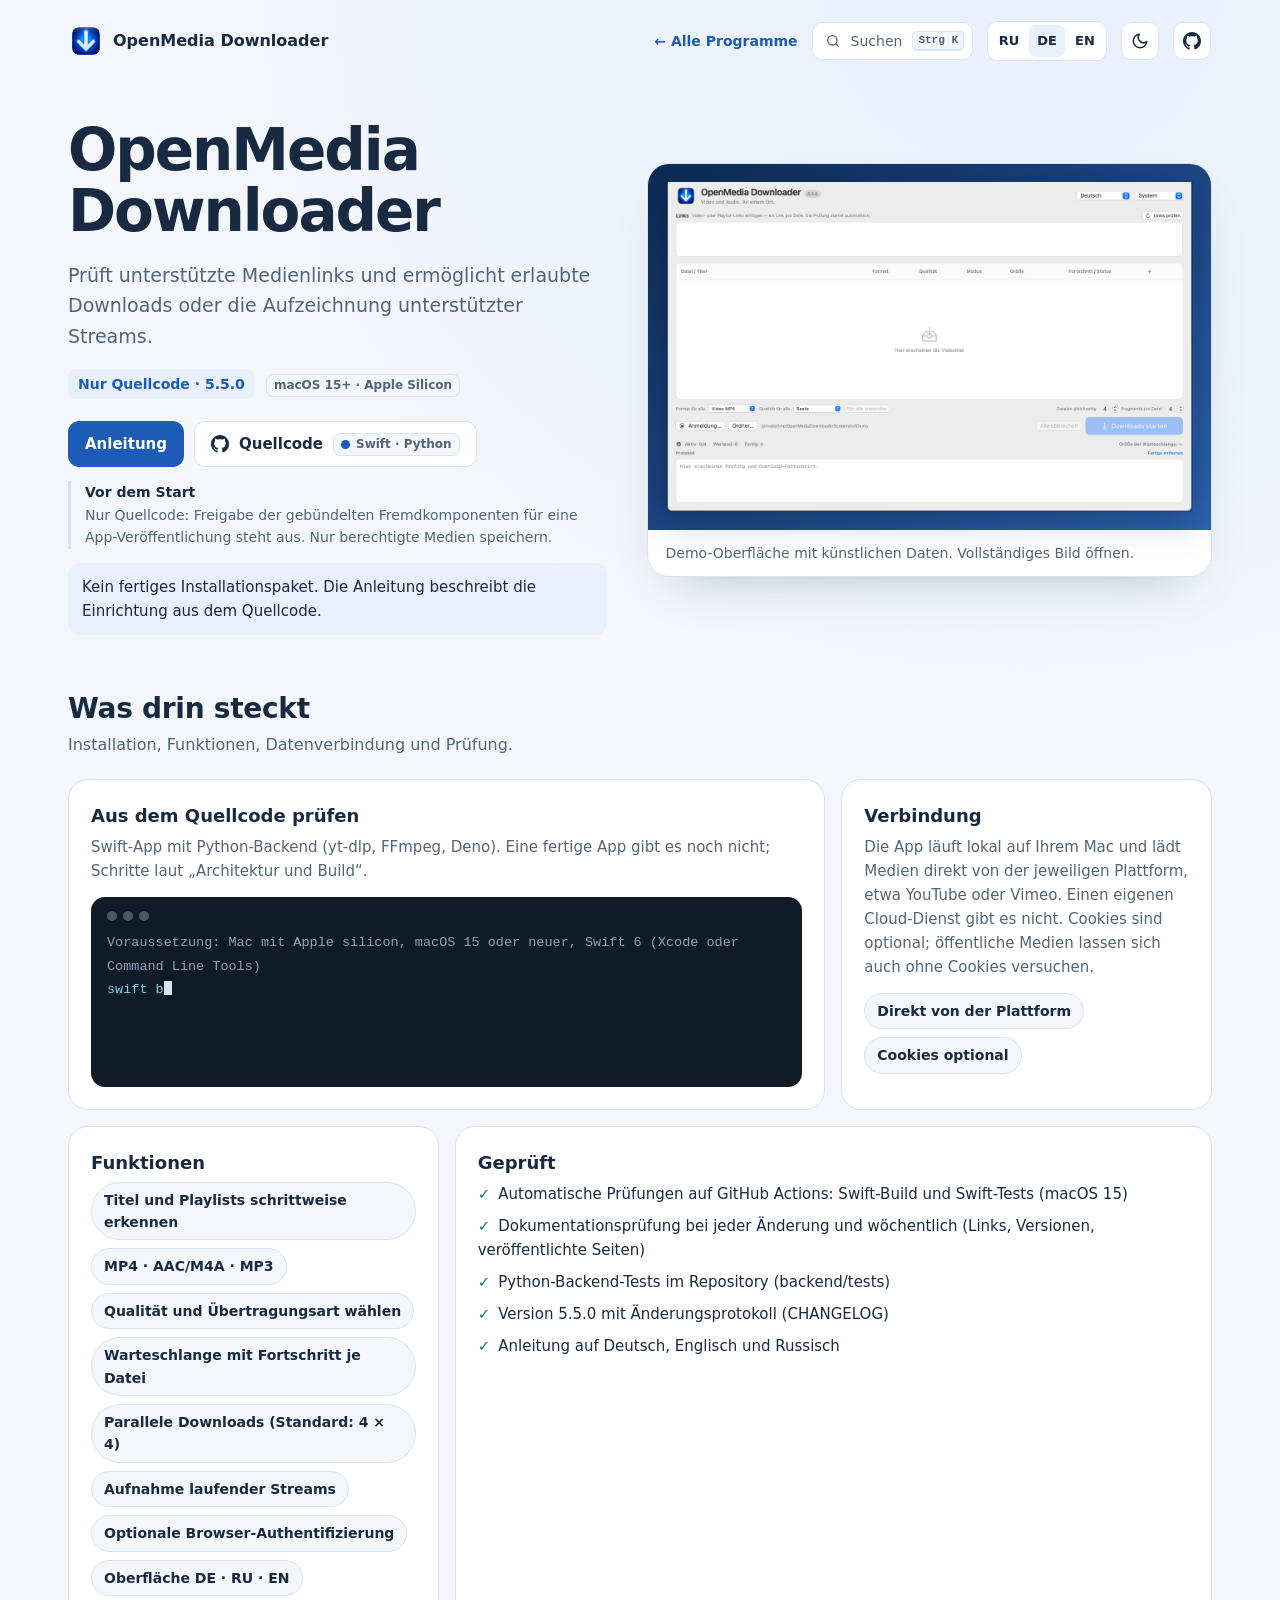
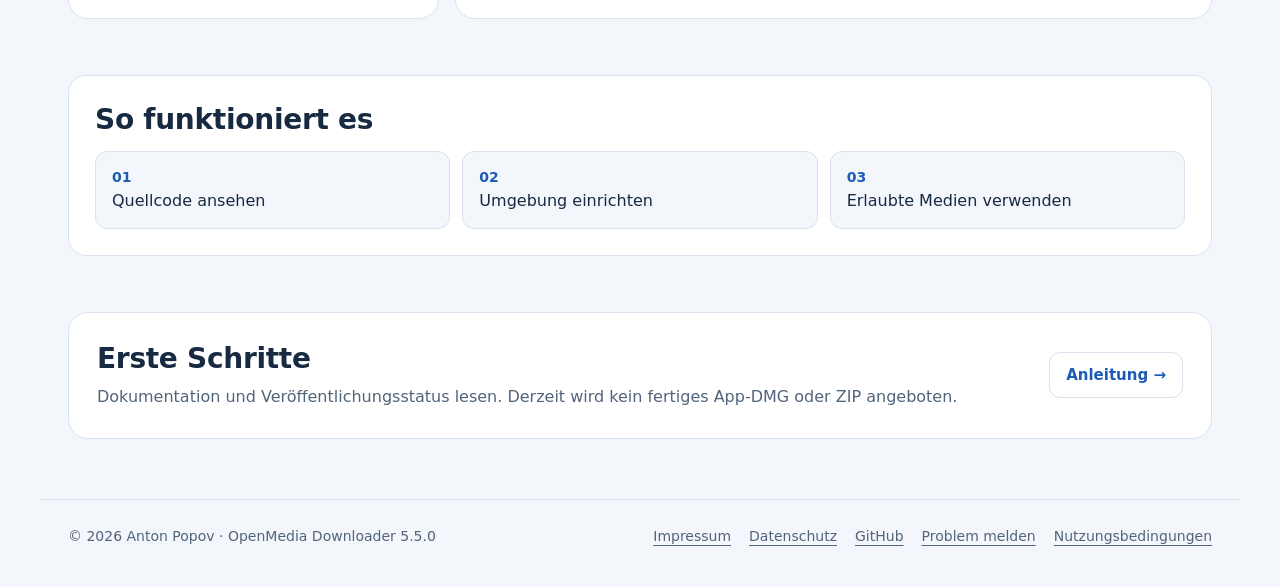
==== commit 81797658: "kit: full brand in floating header, lighter pill transition" ====
--- a/index.html
+++ b/index.html
@@ -7,8 +7,8 @@
 <meta name="description" content="Prüft unterstützte Medienlinks und ermöglicht erlaubte Downloads oder die Aufzeichnung unterstützter Streams.">
 <title>OpenMedia Downloader — Anleitung · Nur Quellcode · 5.5.0</title>
 <link rel="icon" href="presentation-icon.png">
-<script src="assets/kit/kit-theme.js"></script><link rel="stylesheet" href="assets/kit/kit.css?v=2026.11.05-1"><script src="assets/kit/programs.js?v=2026.11.05-1" defer></script><script src="assets/kit/kit.js?v=2026.11.05-1" defer></script>
-<link rel="stylesheet" href="presentation.css?v=2026.11.05-1">
+<script src="assets/kit/kit-theme.js"></script><link rel="stylesheet" href="assets/kit/kit.css?v=2026.11.06-1"><script src="assets/kit/programs.js?v=2026.11.06-1" defer></script><script src="assets/kit/kit.js?v=2026.11.06-1" defer></script>
+<link rel="stylesheet" href="presentation.css?v=2026.11.06-1">
 </head>
 <body class="ppk-page">
 <a class="ppk-skip" href="#main">Zum Inhalt</a>
--- a/assets/kit/kit.css
+++ b/assets/kit/kit.css
@@ -52,14 +52,17 @@
 .ppk-search-btn:has(svg)::before,.ppk-icon-btn:has(svg)::before,.ppk-btn-gh:has(svg)::before{display:none}
 
 /* ---------- header: static markup, JS only improves it ---------- */
-.ppk-nav-wrap{position:sticky;top:0;z-index:40;padding:10px 0 0;transition:padding .3s}
+.ppk-nav-wrap{position:sticky;top:0;z-index:40;padding:10px 0 0}
 .ppk-nav-wrap.ppk-floating{padding-inline:8px}
-.ppk-nav{max-width:var(--ppk-shell);margin:0 auto;display:flex;align-items:center;gap:14px;padding:10px 28px;border:1px solid transparent;border-radius:0;font:14px/1.3 var(--ppk-font);color:var(--ppk-ink);transition:max-width .35s cubic-bezier(.2,.8,.2,1),padding .35s cubic-bezier(.2,.8,.2,1),border-radius .35s,background-color .35s,box-shadow .35s}
+.ppk-nav{position:relative;isolation:isolate;max-width:var(--ppk-shell);margin:0 auto;display:flex;align-items:center;gap:14px;padding:10px 28px;border:1px solid transparent;border-radius:0;font:14px/1.3 var(--ppk-font);color:var(--ppk-ink);transition:border-color .25s,border-radius .25s}
+/* Glass pill is a separate layer: the header jump to the pill changes layout once, the glass, blur and shadow only fade in (opacity), so scrolling past the threshold stays cheap. */
+.ppk-nav::before{content:"";position:absolute;inset:-1px;z-index:-1;border-radius:inherit;background:var(--ppk-glass);-webkit-backdrop-filter:blur(14px) saturate(1.4);backdrop-filter:blur(14px) saturate(1.4);box-shadow:0 10px 30px -18px rgba(0,0,0,.35);opacity:0;pointer-events:none;transition:opacity .25s}
 .ppk-nav *,.ppk-nav *::before,.ppk-nav *::after{box-sizing:border-box}
-.ppk-floating .ppk-nav{max-width:980px;padding:8px 10px 8px 16px;border-color:var(--ppk-line);border-radius:var(--ppk-radius-pill);background:var(--ppk-glass);-webkit-backdrop-filter:blur(14px) saturate(1.4);backdrop-filter:blur(14px) saturate(1.4);box-shadow:0 10px 30px -18px rgba(0,0,0,.35)}
+.ppk-floating .ppk-nav{max-width:980px;padding:8px 10px 8px 16px;border-color:var(--ppk-line);border-radius:var(--ppk-radius-pill)}
+.ppk-floating .ppk-nav::before{opacity:1}
 .ppk-brand{display:flex;align-items:center;gap:10px;min-width:0;font-size:16px;font-weight:750;color:var(--ppk-ink);text-decoration:none;white-space:nowrap}
 .ppk-brand img{width:34px;height:34px;flex:none;border-radius:9px}
-.ppk-brand span{overflow:hidden;text-overflow:ellipsis}
+.ppk-brand span{overflow:hidden;text-overflow:ellipsis;padding:3px 4px 3px 0;margin:-3px -4px -3px 0}
 .ppk-spacer{flex:1}
 .ppk-back{display:inline-flex;align-items:center;min-height:38px;font-size:14px;font-weight:650;color:var(--ppk-accent);text-decoration:none;white-space:nowrap}
 .ppk-back:hover{text-decoration:underline;text-underline-offset:4px}
@@ -237,7 +240,7 @@
 }
 
 @media (prefers-reduced-motion:reduce){
-  .ppk-nav-wrap,.ppk-nav,.ppk-pill,.ppk-btn,.ppk-chips span,.ppk-app-card,.ppk-reveal,.ppk-progress i,.ppk-page{transition:none!important}
+  .ppk-nav-wrap,.ppk-nav,.ppk-nav::before,.ppk-pill,.ppk-btn,.ppk-chips span,.ppk-app-card,.ppk-reveal,.ppk-progress i,.ppk-page{transition:none!important}
   .ppk-palette,.ppk-app-card,.ppk-rows li,.ppk-cursor,.ppk-live::before{animation:none!important}
   html.ppk-js .ppk-reveal:not(.ppk-in){opacity:1;transform:none}
 }
--- a/presentation.css
+++ b/presentation.css
@@ -1,7 +1,7 @@
 /* Page accent and page-only rules. Components and tokens come from assets/kit/kit.css. */
-:root{--ppk-accent:#a45b1c;--ppk-tint:#fff1e2;--ppk-hero:#42301f;--ppk-hero-end:#815934}
-:root[data-theme="dark"]{--ppk-accent:#e8a566;--ppk-accent-ink:#2a1807;--ppk-tint:#2c2013;--ppk-hero:#42301f;--ppk-hero-end:#815934}
-@media (prefers-color-scheme:dark){:root:not([data-theme]){--ppk-accent:#e8a566;--ppk-accent-ink:#2a1807;--ppk-tint:#2c2013;--ppk-hero:#42301f;--ppk-hero-end:#815934}}
+:root{--ppk-accent:#1d5bb8;--ppk-tint:#e8f0fc;--ppk-hero:#0d2a55;--ppk-hero-end:#2a62b0}
+:root[data-theme="dark"]{--ppk-accent:#7db4f0;--ppk-accent-ink:#07203f;--ppk-tint:#12263f;--ppk-hero:#0d2a55;--ppk-hero-end:#2a62b0}
+@media (prefers-color-scheme:dark){:root:not([data-theme]){--ppk-accent:#7db4f0;--ppk-accent-ink:#07203f;--ppk-tint:#12263f;--ppk-hero:#0d2a55;--ppk-hero-end:#2a62b0}}
 .ppk-meta-chip{margin-left:6px}
 .ppk-start{display:grid;grid-template-columns:minmax(0,1fr) auto;gap:24px;align-items:center;padding:28px;border:1px solid var(--ppk-line);border-radius:var(--ppk-radius-l);background:var(--ppk-panel)}
 .ppk-start h2{margin:0 0 8px}.ppk-start p{margin:0;color:var(--ppk-muted)}.ppk-start .ppk-actions{margin:0}
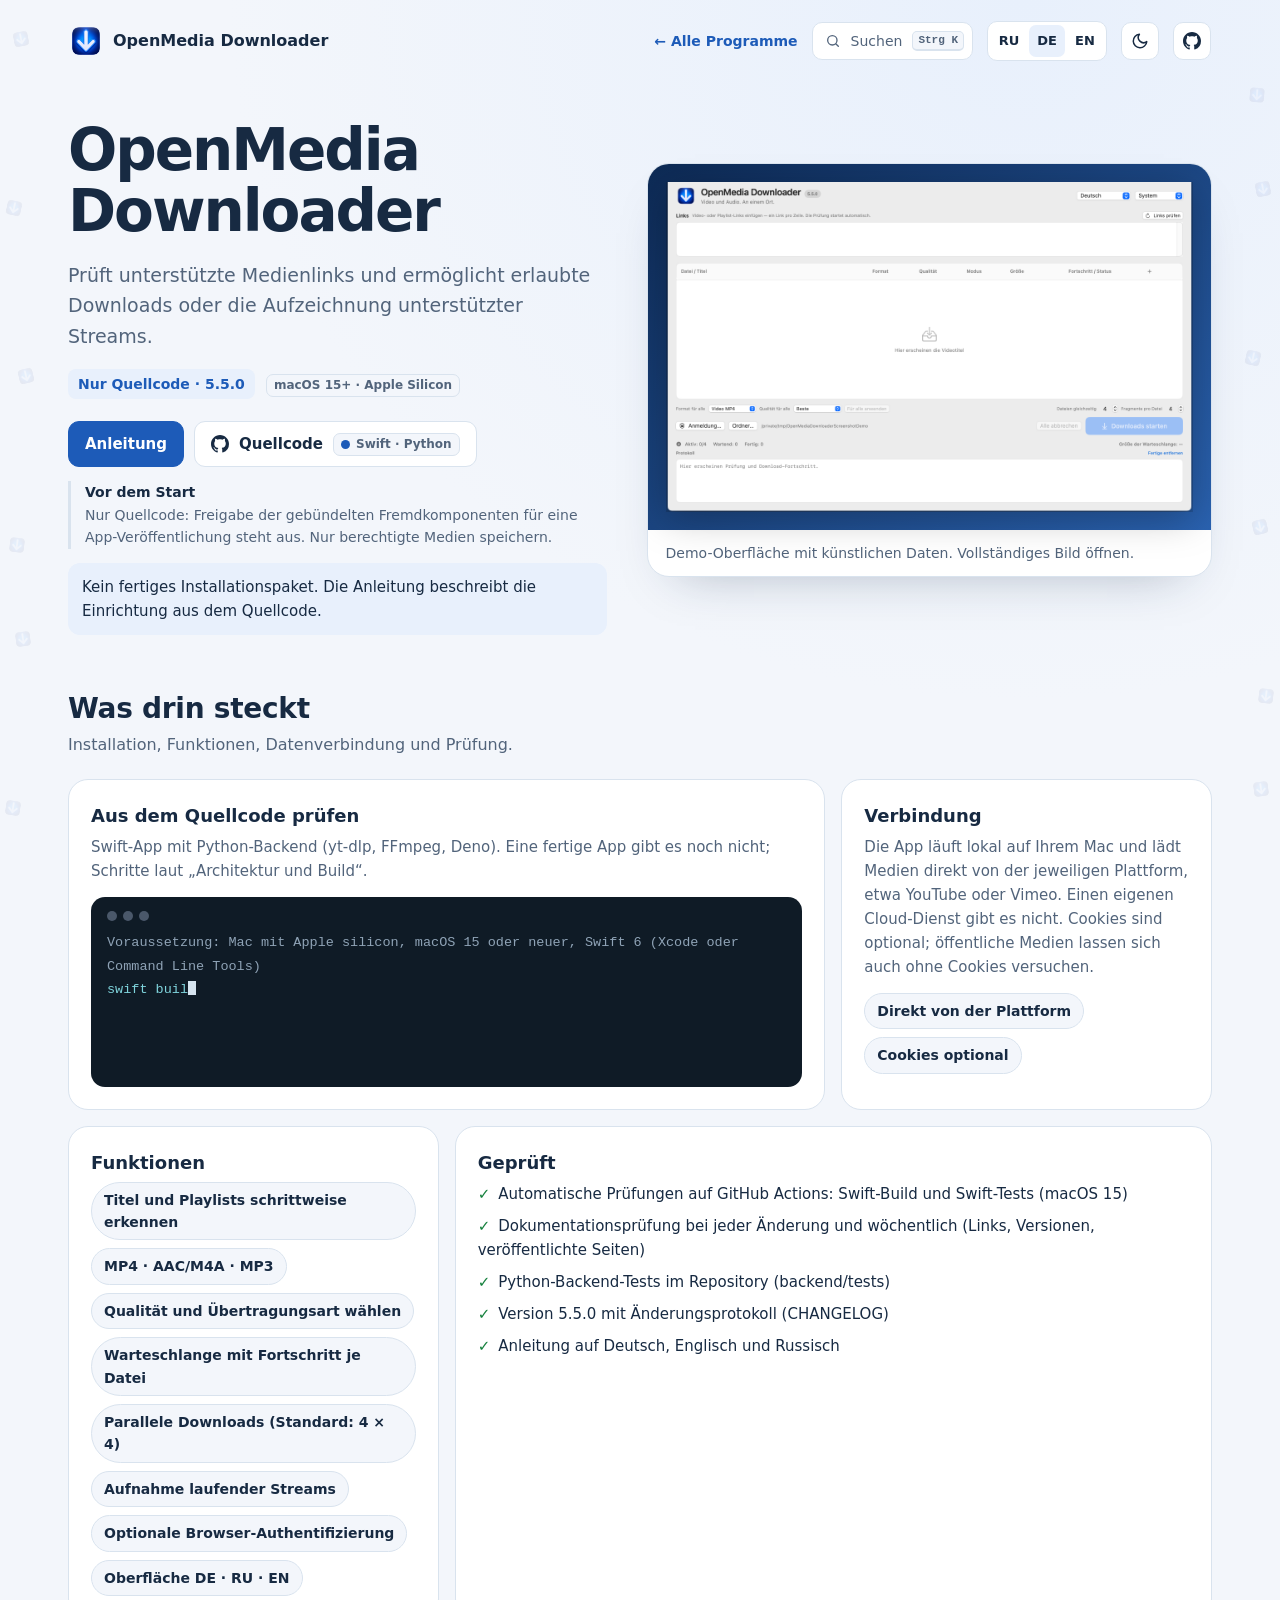
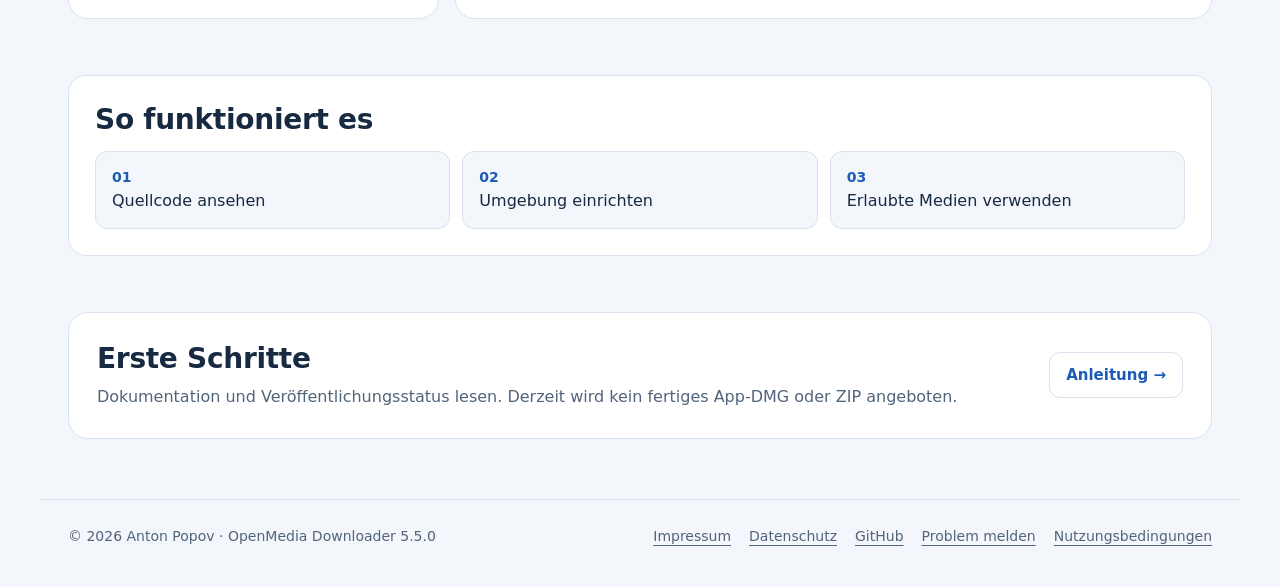
==== commit 5805a536: "kit: quiet side decor of program icons on wide screens One fixed, aria-hidden layer in the page marg" ====
--- a/index.html
+++ b/index.html
@@ -7,8 +7,8 @@
 <meta name="description" content="Prüft unterstützte Medienlinks und ermöglicht erlaubte Downloads oder die Aufzeichnung unterstützter Streams.">
 <title>OpenMedia Downloader — Anleitung · Nur Quellcode · 5.5.0</title>
 <link rel="icon" href="presentation-icon.png">
-<script src="assets/kit/kit-theme.js"></script><link rel="stylesheet" href="assets/kit/kit.css?v=2026.11.06-1"><script src="assets/kit/programs.js?v=2026.11.06-1" defer></script><script src="assets/kit/kit.js?v=2026.11.06-1" defer></script>
-<link rel="stylesheet" href="presentation.css?v=2026.11.06-1">
+<script src="assets/kit/kit-theme.js"></script><link rel="stylesheet" href="assets/kit/kit.css?v=2026.11.06-2"><script src="assets/kit/programs.js?v=2026.11.06-2" defer></script><script src="assets/kit/kit.js?v=2026.11.06-2" defer></script>
+<link rel="stylesheet" href="presentation.css?v=2026.11.06-2">
 </head>
 <body class="ppk-page">
 <a class="ppk-skip" href="#main">Zum Inhalt</a>
--- a/assets/kit/kit.css
+++ b/assets/kit/kit.css
@@ -245,3 +245,18 @@
   html.ppk-js .ppk-reveal:not(.ppk-in){opacity:1;transform:none}
 }
 @media (forced-colors:active){.ppk-pitem[aria-selected="true"]{outline:2px solid Highlight}.ppk-tabs button[aria-selected="true"]{outline:2px solid Highlight}}
+
+/* side decor (kit.js builds it on screens >= 1280px; nothing without JS) */
+.ppk-decor{display:none}
+@media (min-width:1280px){
+  .ppk-decor{display:block;position:fixed;inset:0;z-index:0;overflow:hidden;pointer-events:none;container-type:inline-size;opacity:0;transition:opacity 1.2s ease}
+  .ppk-decor.ppk-decor-on{opacity:1}
+  .ppk-decor-side{position:absolute;top:0;bottom:0;width:calc((100cqi - var(--ppk-decor-shell,var(--ppk-shell)))/2);animation:ppk-decor-drift 90s ease-in-out infinite alternate;will-change:transform}
+  .ppk-decor-l{left:0}
+  .ppk-decor-r{right:0;animation-direction:alternate-reverse}
+  .ppk-decor-i{--ppk-sz:clamp(18px,calc(var(--ppk-k,1) * ((100cqi - var(--ppk-decor-shell,var(--ppk-shell)))/2 - 28px)),72px);position:absolute;top:var(--ppk-y,0);left:calc(var(--ppk-x,.5) * (100% - 1.2 * var(--ppk-sz)) + .1 * var(--ppk-sz));width:var(--ppk-sz);height:var(--ppk-sz);object-fit:contain;opacity:.06;transform:rotate(var(--ppk-r,0deg));user-select:none}
+  [data-theme="dark"] .ppk-decor-i{opacity:.08}
+}
+@keyframes ppk-decor-drift{from{transform:translateY(-10px)}to{transform:translateY(10px)}}
+@media print{.ppk-decor{display:none!important}}
+@media (prefers-reduced-motion:reduce){.ppk-decor{transition:none}.ppk-decor-side{animation:none;will-change:auto}}
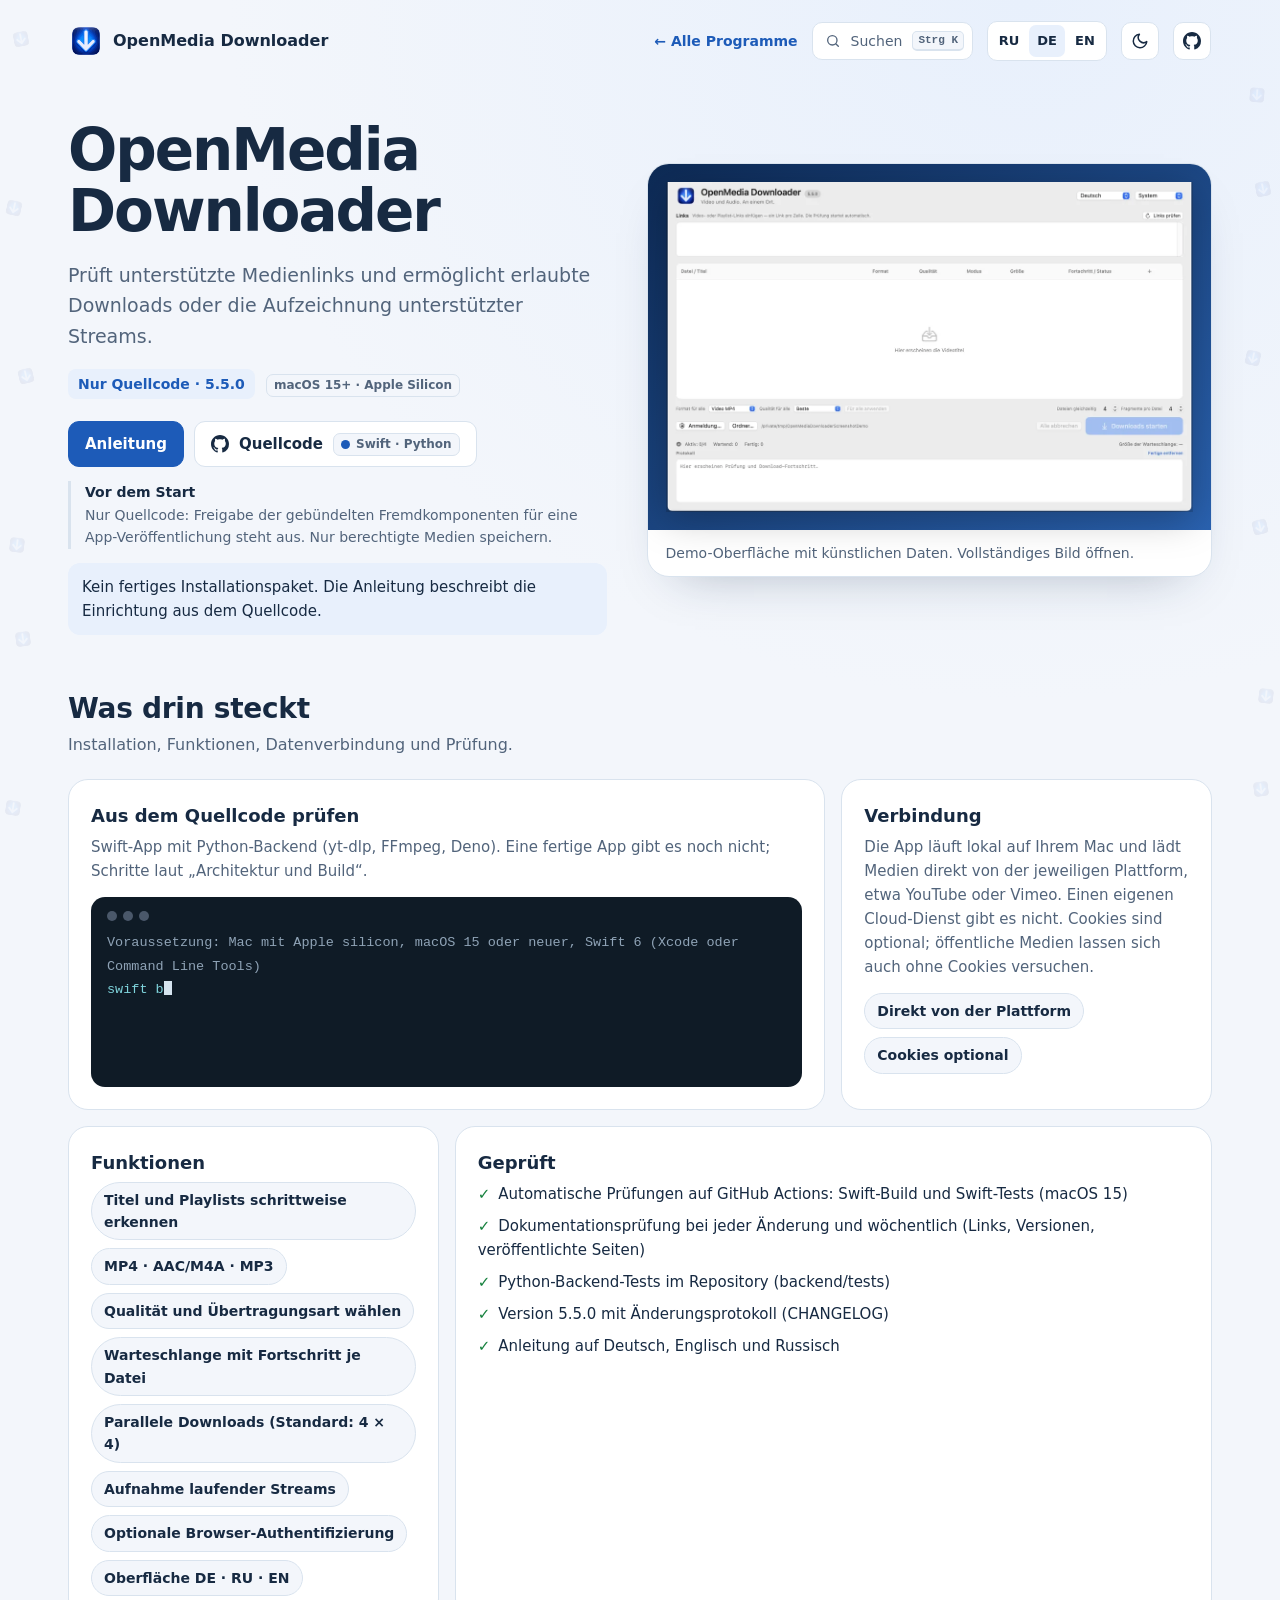
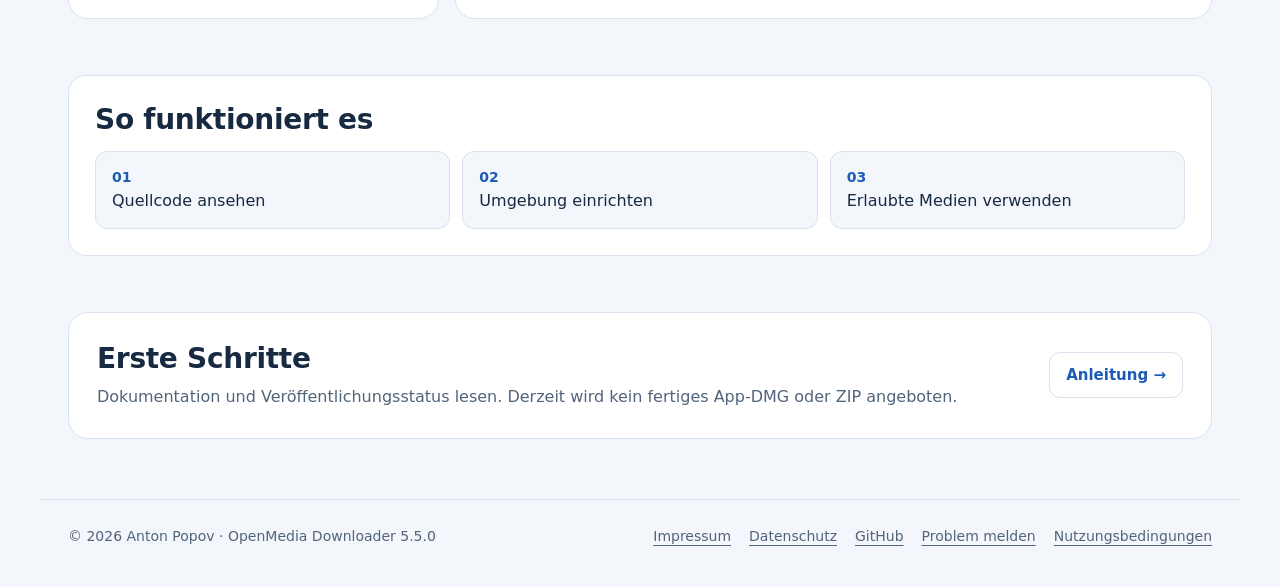
==== commit cd29069a: "perf: smaller site images and icons, local guide images Screenshots get WebP copies at twice their s" ====
--- a/index.html
+++ b/index.html
@@ -39,7 +39,7 @@
 <p class="ppk-notice">Kein fertiges Installationspaket. Die Anleitung beschreibt die Einrichtung aus dem Quellcode.</p>
 </div>
 <figure class="ppk-preview">
-<div class="ppk-stage"><a href="assets/screenshots/de/main-window.png"><img src="assets/screenshots/de/main-window.png" alt="OpenMedia Downloader — Demo-Oberfläche mit künstlichen Daten. Vollständiges Bild öffnen." decoding="async"></a></div>
+<div class="ppk-stage"><a href="assets/screenshots/de/main-window.png"><img src="assets/web/main-window.ad3499d0.webp" alt="OpenMedia Downloader — Demo-Oberfläche mit künstlichen Daten. Vollständiges Bild öffnen." decoding="async" width="2536" height="1584" fetchpriority="high"></a></div>
 <figcaption>Demo-Oberfläche mit künstlichen Daten. Vollständiges Bild öffnen.</figcaption>
 </figure>
 </div>
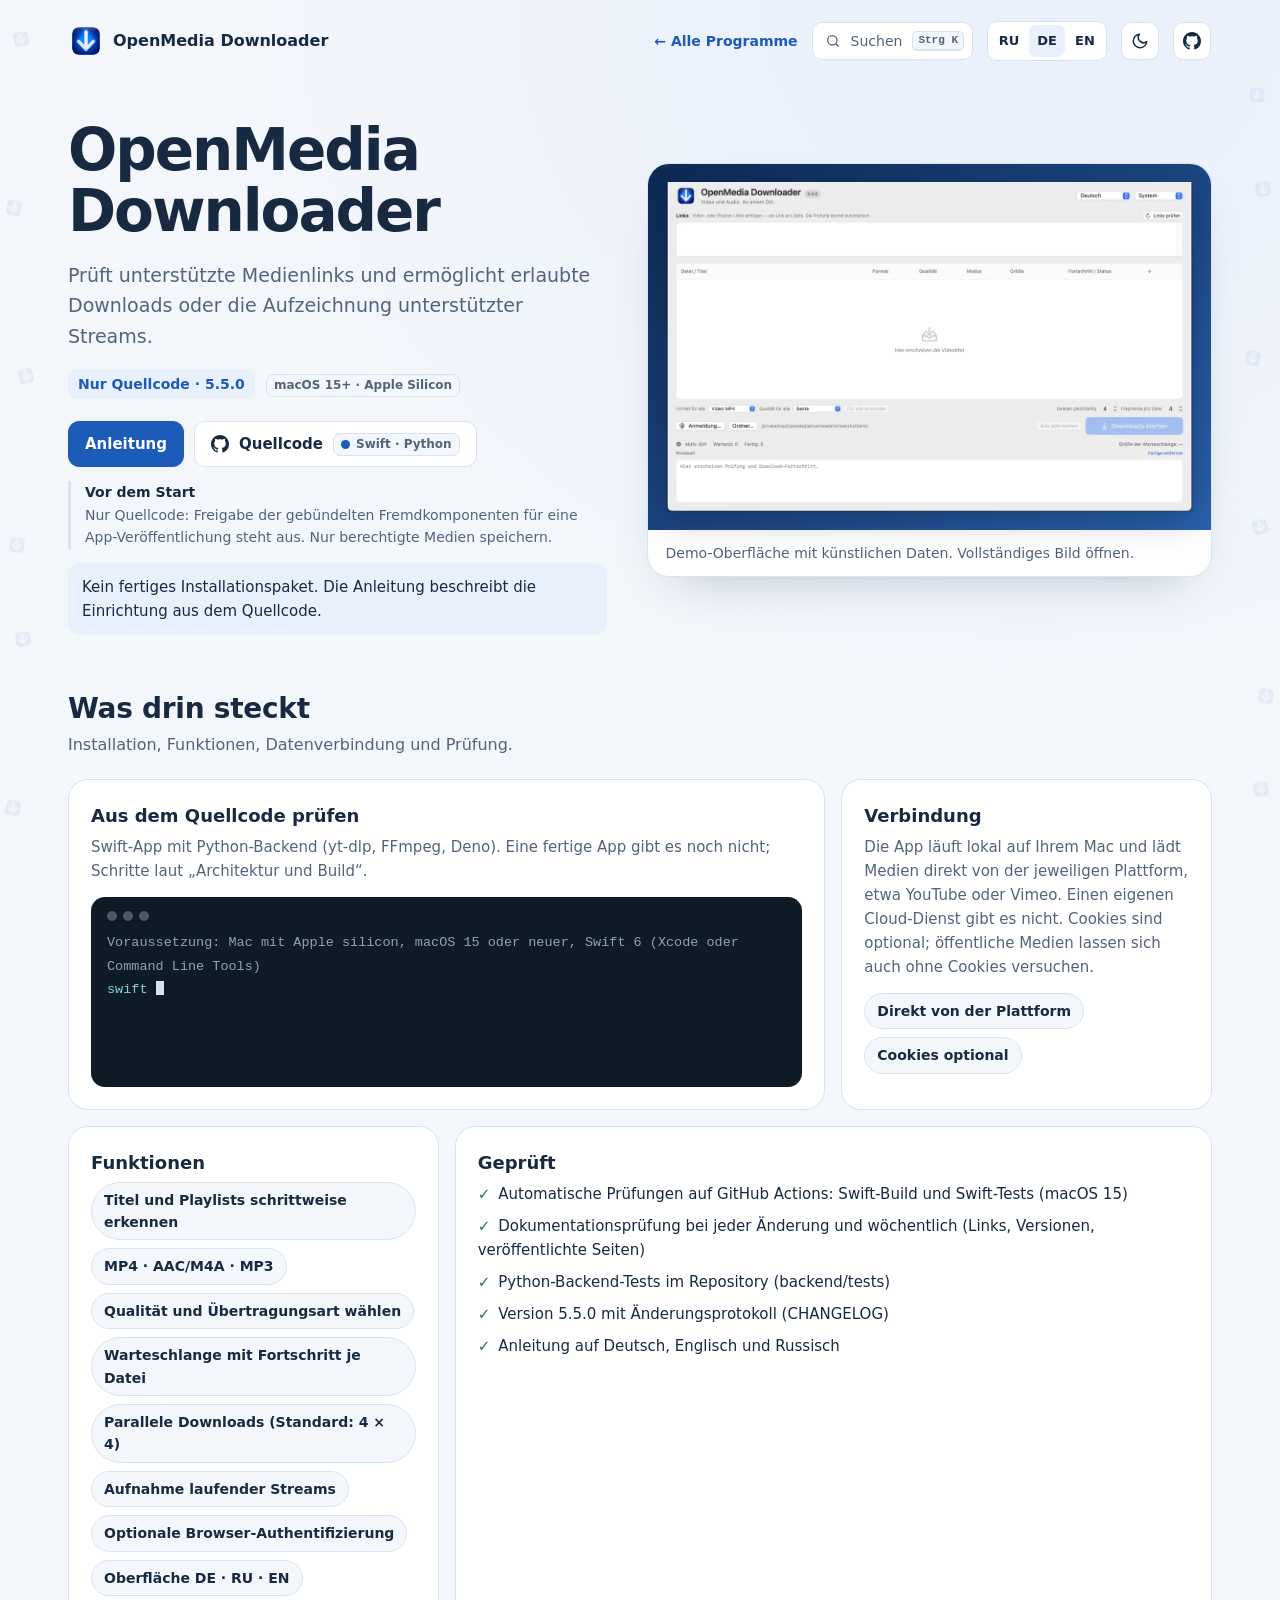
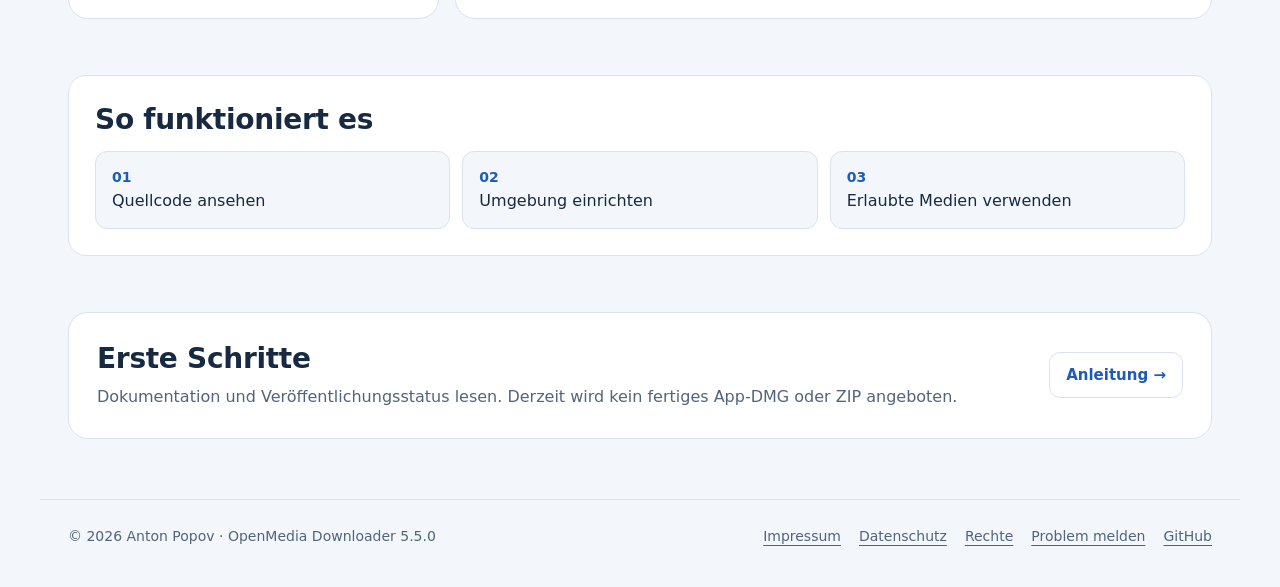
==== commit a0410d9c: "site: one tab title pattern and one footer across programs Landing titles name the program and what " ====
--- a/index.html
+++ b/index.html
@@ -5,7 +5,7 @@
 <meta name="viewport" content="width=device-width,initial-scale=1">
 <meta name="color-scheme" content="light dark">
 <meta name="description" content="Prüft unterstützte Medienlinks und ermöglicht erlaubte Downloads oder die Aufzeichnung unterstützter Streams.">
-<title>OpenMedia Downloader — Anleitung · Nur Quellcode · 5.5.0</title>
+<title>OpenMedia Downloader — Prüft unterstützte Medienlinks und ermöglicht erlaubte Downloads oder die Aufzeichnung unterstützter Streams</title>
 <link rel="icon" href="presentation-icon.png">
 <script src="assets/kit/kit-theme.js"></script><link rel="stylesheet" href="assets/kit/kit.css?v=2026.11.06-2"><script src="assets/kit/programs.js?v=2026.11.06-2" defer></script><script src="assets/kit/kit.js?v=2026.11.06-2" defer></script>
 <link rel="stylesheet" href="presentation.css?v=2026.11.06-2">
@@ -66,8 +66,8 @@
 </section>
 </main>
 <footer class="ppk-footer">
-  <span>© 2026 Anton Popov · OpenMedia Downloader 5.5.0</span>
-  <nav aria-label="Rechtliches"><a href="https://popovantondev.github.io/popovantondev/impressum.html">Impressum</a><a href="https://popovantondev.github.io/popovantondev/datenschutz.html">Datenschutz</a><a href="https://github.com/popovantondev/openmedia-downloader">GitHub</a><a href="https://github.com/popovantondev/openmedia-downloader/issues/new/choose">Problem melden</a><a href="https://github.com/popovantondev/openmedia-downloader/blob/main/LICENSE">Nutzungsbedingungen</a></nav>
+<span>© 2026 Anton Popov · OpenMedia Downloader 5.5.0</span>
+<nav aria-label="Rechtliches"><a href="https://popovantondev.github.io/popovantondev/impressum.html">Impressum</a><a href="https://popovantondev.github.io/popovantondev/datenschutz.html">Datenschutz</a><a href="https://github.com/popovantondev/openmedia-downloader/blob/main/LICENSE">Rechte</a><a href="https://github.com/popovantondev/openmedia-downloader/issues/new/choose">Problem melden</a><a href="https://github.com/popovantondev/openmedia-downloader">GitHub</a></nav>
 </footer>
 </body>
 </html>
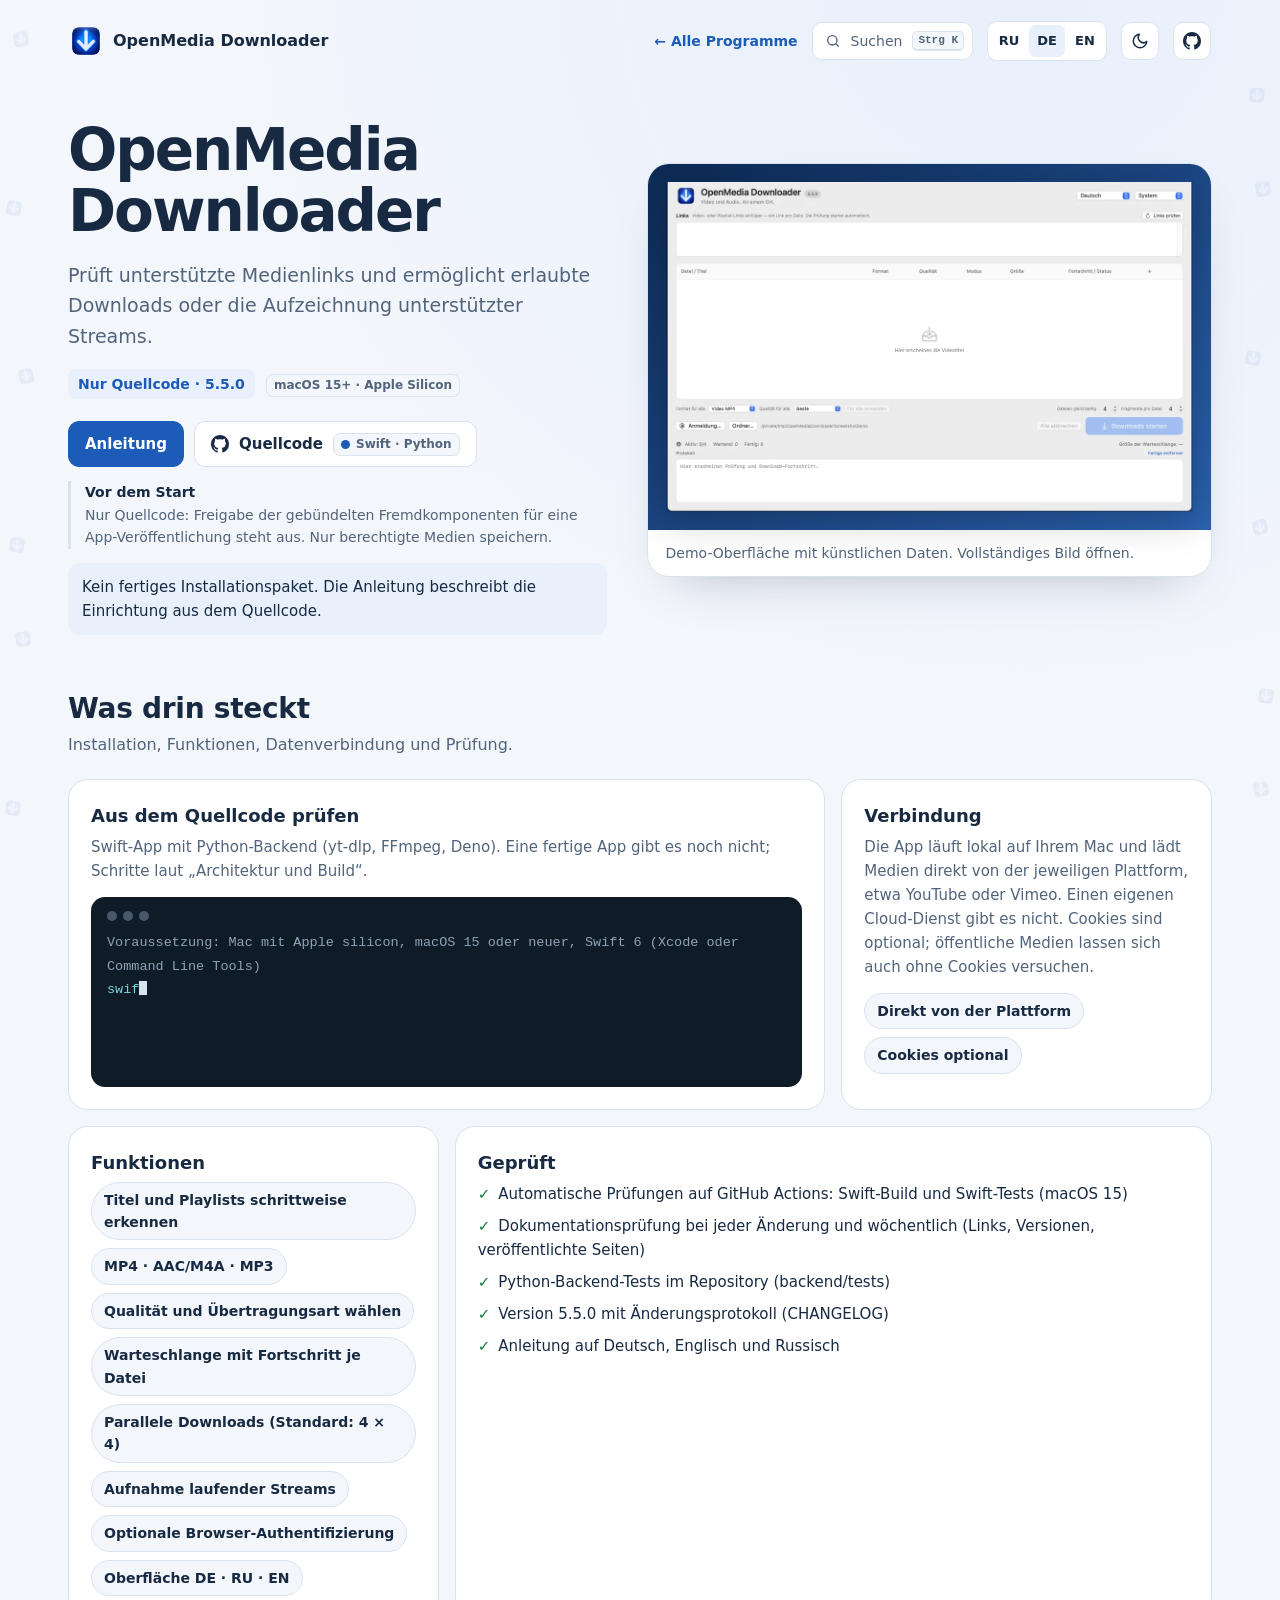
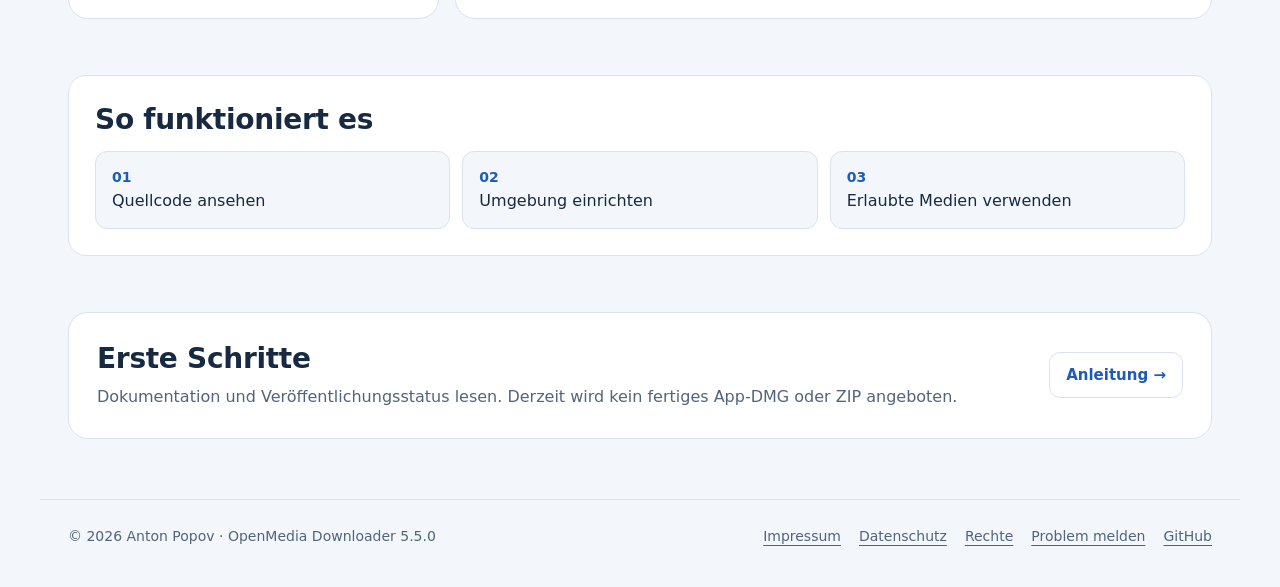
==== commit a62d55f6: "kit: search box without focus frame, palette closes before leaving The palette input lost its clippe" ====
--- a/index.html
+++ b/index.html
@@ -7,8 +7,8 @@
 <meta name="description" content="Prüft unterstützte Medienlinks und ermöglicht erlaubte Downloads oder die Aufzeichnung unterstützter Streams.">
 <title>OpenMedia Downloader — Prüft unterstützte Medienlinks und ermöglicht erlaubte Downloads oder die Aufzeichnung unterstützter Streams</title>
 <link rel="icon" href="presentation-icon.png">
-<script src="assets/kit/kit-theme.js"></script><link rel="stylesheet" href="assets/kit/kit.css?v=2026.11.06-2"><script src="assets/kit/programs.js?v=2026.11.06-2" defer></script><script src="assets/kit/kit.js?v=2026.11.06-2" defer></script>
-<link rel="stylesheet" href="presentation.css?v=2026.11.06-2">
+<script src="assets/kit/kit-theme.js"></script><link rel="stylesheet" href="assets/kit/kit.css?v=2026.11.06-3"><script src="assets/kit/programs.js?v=2026.11.06-3" defer></script><script src="assets/kit/kit.js?v=2026.11.06-3" defer></script>
+<link rel="stylesheet" href="presentation.css?v=2026.11.06-3">
 </head>
 <body class="ppk-page">
 <a class="ppk-skip" href="#main">Zum Inhalt</a>
--- a/assets/kit/kit.css
+++ b/assets/kit/kit.css
@@ -173,6 +173,7 @@
 .ppk-phead{display:flex;align-items:center;border-bottom:1px solid var(--ppk-line)}
 .ppk-palette-input{flex:1;min-width:0;padding:16px 18px;border:0;background:transparent;color:var(--ppk-ink);font:inherit;font-size:17px;outline:none}
 .ppk-palette-input::placeholder{color:var(--ppk-muted);opacity:1}
+.ppk-overlay .ppk-palette-input:focus-visible{outline:none}
 .ppk-phead:focus-within{box-shadow:inset 0 -2px 0 var(--ppk-focus)}
 .ppk-pclose{margin-right:12px;padding:6px 8px;border:1px solid var(--ppk-line);border-radius:7px;background:var(--ppk-bg);color:var(--ppk-muted);font:600 12px/1 var(--ppk-mono);cursor:pointer}
 .ppk-plist{max-height:min(420px,55vh);margin:0;padding:6px;overflow:auto;list-style:none}
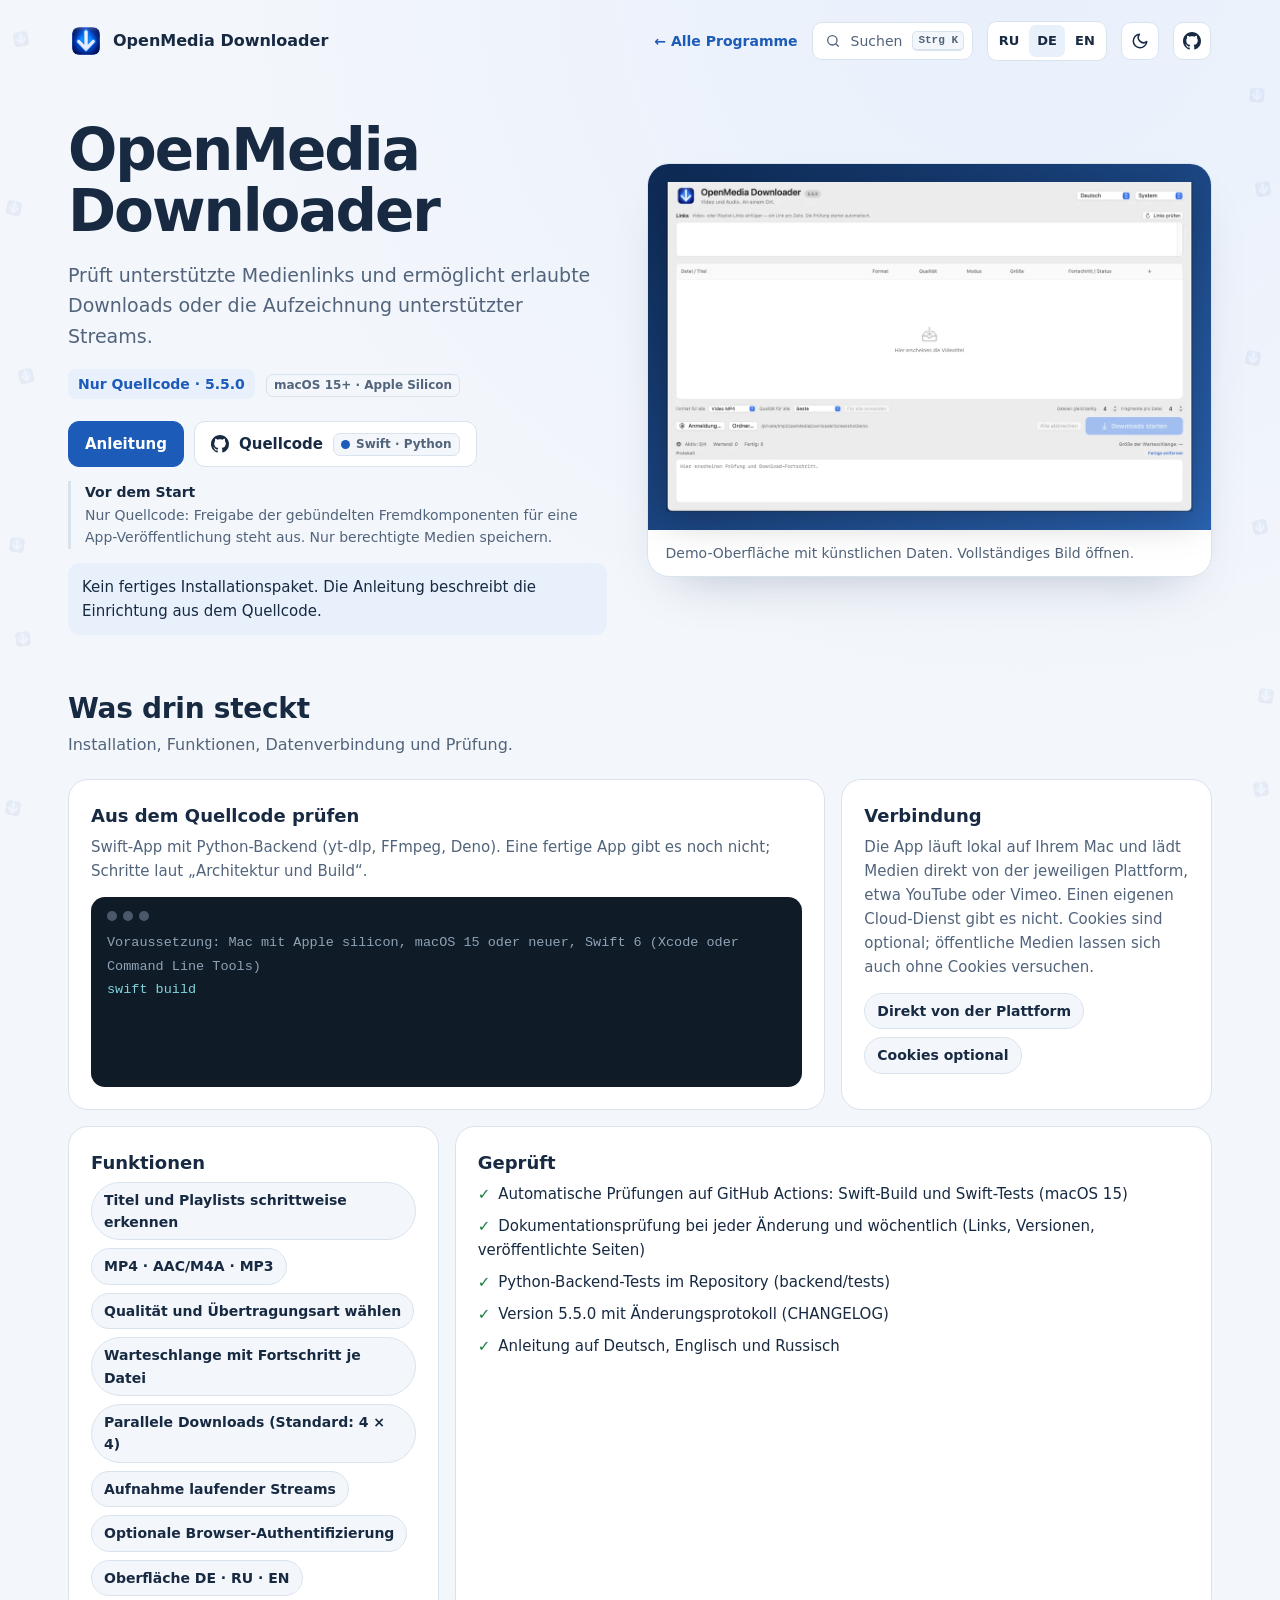
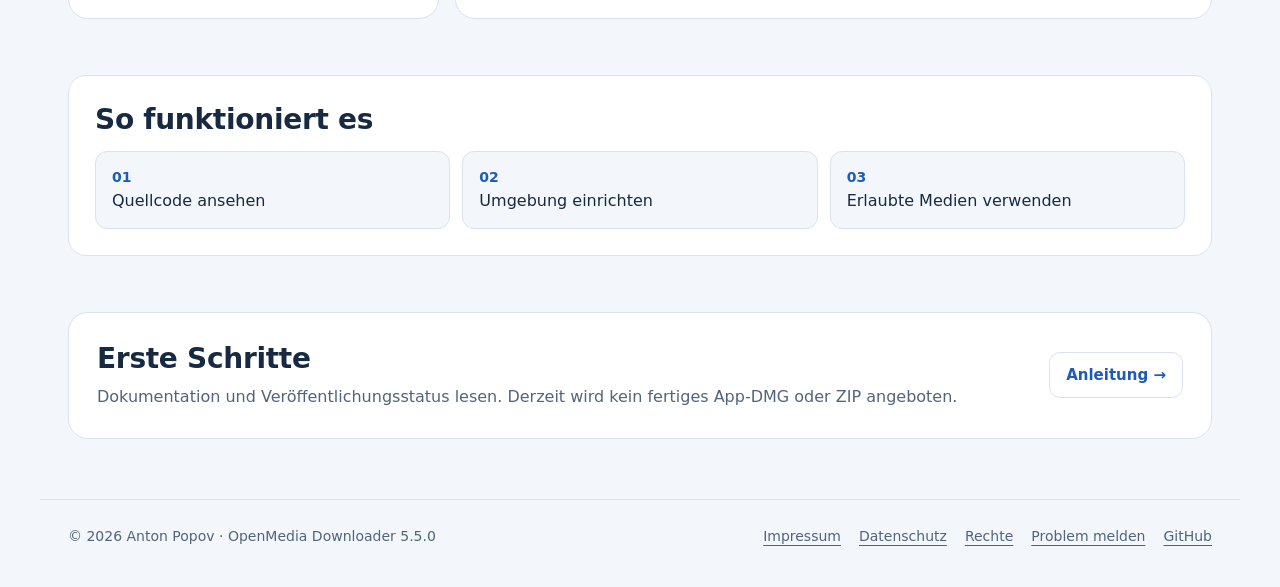
==== commit 0f22c047: "Kit update: stacked source-code button on narrow phones, 'Close' on touch search, new cache-busting " ====
--- a/index.html
+++ b/index.html
@@ -7,8 +7,8 @@
 <meta name="description" content="Prüft unterstützte Medienlinks und ermöglicht erlaubte Downloads oder die Aufzeichnung unterstützter Streams.">
 <title>OpenMedia Downloader — Prüft unterstützte Medienlinks und ermöglicht erlaubte Downloads oder die Aufzeichnung unterstützter Streams</title>
 <link rel="icon" href="presentation-icon.png">
-<script src="assets/kit/kit-theme.js"></script><link rel="stylesheet" href="assets/kit/kit.css?v=2026.11.06-3"><script src="assets/kit/programs.js?v=2026.11.06-3" defer></script><script src="assets/kit/kit.js?v=2026.11.06-3" defer></script>
-<link rel="stylesheet" href="presentation.css?v=2026.11.06-3">
+<script src="assets/kit/kit-theme.js"></script><link rel="stylesheet" href="assets/kit/kit.css?v=2026.11.16-1"><script src="assets/kit/programs.js?v=2026.11.16-1" defer></script><script src="assets/kit/kit.js?v=2026.11.16-1" defer></script>
+<link rel="stylesheet" href="presentation.css?v=2026.11.16-1">
 </head>
 <body class="ppk-page">
 <a class="ppk-skip" href="#main">Zum Inhalt</a>
--- a/assets/kit/kit.css
+++ b/assets/kit/kit.css
@@ -124,6 +124,7 @@
 .ppk-live::before{content:"";width:10px;height:10px;border-radius:50%;background:var(--ppk-ok);box-shadow:0 0 0 0 rgba(22,163,74,.55);animation:ppk-pulse 2s infinite}
 @keyframes ppk-pulse{70%{box-shadow:0 0 0 10px rgba(22,163,74,0)}100%{box-shadow:0 0 0 0 rgba(22,163,74,0)}}
 .ppk-checks{display:grid;gap:8px;margin:0;padding:0;list-style:none;font-size:15px}
+.ppk-checks li{overflow-wrap:anywhere}
 .ppk-checks li::before{content:"\2713";margin-right:8px;color:var(--ppk-ok);font-weight:800}
 
 /* ---------- steps ---------- */
@@ -226,18 +227,47 @@
   .ppk-pfoot{display:none}
   .ppk-overlay{padding-top:8vh}
 }
-@media (max-width:520px){
-  .ppk-nav{flex-wrap:wrap;row-gap:6px}
-  .ppk-nav::after{content:"";order:4;flex-basis:100%;height:0}
-  .ppk-brand{order:1;margin-right:auto}
+/* Phones: touch targets 44 px, the header is two full rows (name + theme + GitHub, then [back] search + language switch that fills the rest),
+   it scrolls away with the page instead of sticking (two rows would eat a seventh of the screen), long names wrap instead of being cut. */
+@media (max-width:640px){
+  .ppk-icon-btn{width:44px;height:44px}
+  .ppk-search-btn{width:44px;min-height:44px}
+  .ppk-back{width:44px;min-height:44px}
+  .ppk-langs a{min-width:40px;min-height:40px}
+  .ppk-brand{min-height:44px}
+  .ppk-tabs button{min-height:44px}
+  .ppk-pill{min-height:40px;font-size:13px;flex-wrap:wrap;row-gap:2px;border-radius:20px}
+  .ppk-pill .ppk-more{white-space:normal}
+  .ppk-field small{font-size:12px}
+  .ppk-pill .ppk-new{font-size:12px}
+  .ppk-footer a{display:inline-flex;align-items:center;justify-content:center;min-height:40px;min-width:44px}
+  /* Guide table of contents and disclosure rows: finger-sized rows (guides with their own class names carry the same rule in their own CSS) */
+  .ppk-page .ppk-contents a{display:inline-flex;align-items:center;min-height:44px;min-width:44px}
+  .ppk-page details>summary{padding-block:11px}
+  .ppk-pclose{min-width:44px;min-height:44px;margin-right:6px;font-size:13px}
+  .ppk-chip{font-size:12px}
+}
+@media (max-width:560px){
+  .ppk-nav-wrap{position:static}
+  .ppk-nav{flex-wrap:wrap;row-gap:8px;gap:8px}
+  .ppk-nav::after{content:"";order:4;flex-basis:100%;height:0;margin:-8px 0 0}
+  .ppk-brand{order:1;flex:1 1 0;min-width:0;white-space:normal;font-size:16px;line-height:1.15}
+  .ppk-brand>span{overflow:visible;text-overflow:clip}
   .ppk-theme-btn{order:2}
   .ppk-gh-btn{order:3}
-  .ppk-back{order:5}
-  .ppk-search-btn{order:6;margin-left:auto}
-  .ppk-langs{order:7}
+  .ppk-back{order:5;width:auto;padding:0 6px 0 0;font-size:14px;justify-content:flex-start}
+  .ppk-back::before{content:none}
+  .ppk-search-btn{order:6}
+  .ppk-nav:not(:has(.ppk-langs)) .ppk-search-btn{order:2}
+  .ppk-langs{order:7;flex:1 1 0;min-width:0;padding:2px}
+  .ppk-langs a{flex:1 1 0}
   .ppk-spacer{display:none}
   .ppk-floating .ppk-nav{border-radius:26px;padding:8px 10px}
   .ppk-tile{padding:18px}
+}
+@media (max-width:359px){
+  .ppk-back{font-size:0;width:44px;padding:0;justify-content:center}
+  .ppk-back::before{content:"\2190";font-size:20px}
 }
 
 @media (prefers-reduced-motion:reduce){
@@ -260,4 +290,6 @@
 }
 @keyframes ppk-decor-drift{from{transform:translateY(-10px)}to{transform:translateY(10px)}}
 @media print{.ppk-decor{display:none!important}}
-@media (prefers-reduced-motion:reduce){.ppk-decor{transition:none}.ppk-decor-side{animation:none;will-change:auto}}+@media (prefers-reduced-motion:reduce){.ppk-decor{transition:none}.ppk-decor-side{animation:none;will-change:auto}}
+/* very narrow phones: the technology chip goes under the source-code label instead of beside it in two tall blocks */
+@media (max-width:420px){.ppk-btn-gh{flex-wrap:wrap;row-gap:6px}.ppk-btn-gh .ppk-chip{flex:1 0 100%;justify-content:center;text-align:center}}
